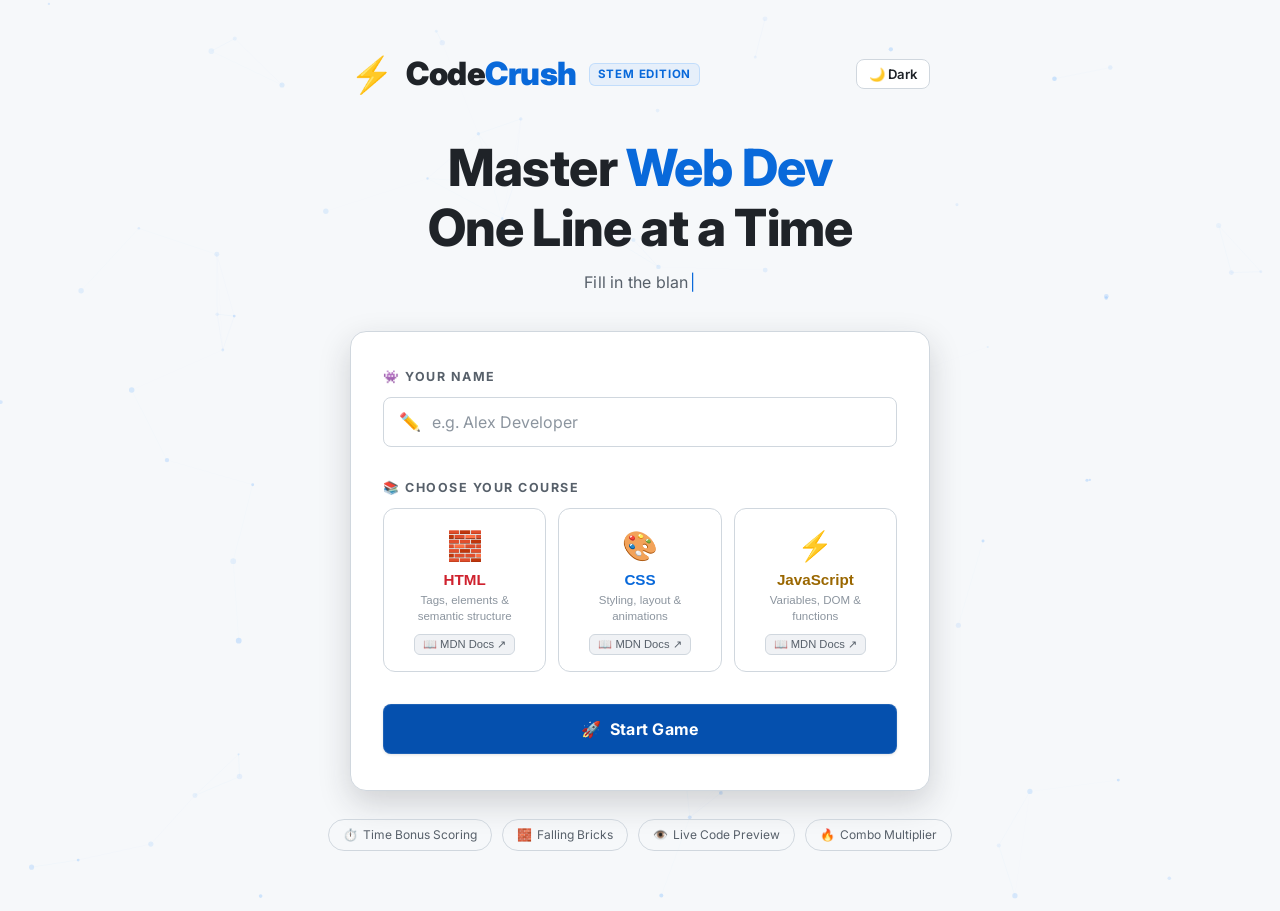
==== index.html @ f02a769d "Our project is ready for production" ====
<!DOCTYPE html>
<html lang="en">
<head>
  <meta charset="UTF-8">
  <meta name="viewport" content="width=device-width, initial-scale=1.0">
  <title>CodeCrush — Learn HTML, CSS & JavaScript</title>
  <meta name="description" content="CodeCrush: A fun fill-in-the-blank coding game for HTML, CSS, and JavaScript. Race the falling bricks and master web development!">
  <link rel="icon" href="data:image/svg+xml,<svg xmlns='http://www.w3.org/2000/svg' viewBox='0 0 100 100'><text y='.9em' font-size='90'>⚡</text></svg>">
  <link rel="stylesheet" href="style/main.css">
  <script>
    (function() {
      const saved = localStorage.getItem('cc_theme');
      const theme = saved || (window.matchMedia('(prefers-color-scheme: light)').matches ? 'light' : 'dark');
      document.documentElement.setAttribute('data-theme', theme);
    })();
  </script>
</head>
<body>

  <!-- Animated particle background -->
  <canvas id="particleCanvas" aria-hidden="true"></canvas>

  <main class="home-wrapper">

    <!-- Logo & Theme Toggle -->
    <div class="logo-bar">
      <div class="logo-brand">
        <span class="logo-icon" aria-hidden="true">⚡</span>
        <span class="logo-text">Code<span>Crush</span></span>
        <span class="logo-version">STEM EDITION</span>
      </div>
      <button id="themeToggle" class="theme-toggle" type="button" aria-label="Toggle theme">☀️ Light</button>
    </div>

    <!-- Hero -->
    <section class="hero-block" aria-labelledby="heroHeading">
      <h1 id="heroHeading">
        Master <span class="grad">Web Dev</span><br>
        One Line at a Time
      </h1>
      <p class="hero-tagline" id="heroTagline" aria-live="polite">Fill in the blanks. Crush the code.</p>
    </section>

    <!-- Main form card -->
    <div class="main-card" role="form" aria-label="Game Setup">

      <!-- ── Player Name ── -->
      <div class="input-group">
        <label class="field-label" for="playerName">
          <span aria-hidden="true">👾</span> Your Name
        </label>
        <div class="input-wrap">
          <span class="input-icon" aria-hidden="true">✏️</span>
          <input
            class="text-input"
            type="text"
            id="playerName"
            name="playerName"
            maxlength="24"
            autocomplete="off"
            placeholder="e.g. Alex Developer"
            aria-describedby="nameError"
            spellcheck="false"
          >
        </div>
        <p class="error-msg hidden" id="nameError" role="alert">
          <span aria-hidden="true">⚠️</span> Please enter your name to continue.
        </p>
      </div>

      <!-- ── Course Select ── -->
      <div class="course-group">
        <p class="field-label" id="courseLabel">
          <span aria-hidden="true">📚</span> Choose Your Course
        </p>
        <p class="error-msg hidden" id="courseError" role="alert" style="margin-bottom:10px">
          <span aria-hidden="true">⚠️</span> Please select a course to continue.
        </p>
        <div class="course-cards" role="radiogroup" aria-labelledby="courseLabel">

          <!-- HTML -->
          <button
            class="course-card html"
            data-course="html"
            role="radio"
            aria-checked="false"
            tabindex="0"
            id="courseHtml"
          >
            <span class="selected-check" aria-hidden="true">✅</span>
            <span class="course-icon" aria-hidden="true">🧱</span>
            <span class="course-name">HTML</span>
            <span class="course-desc">Tags, elements &amp; semantic structure</span>
            <a
              class="course-doc-link"
              href="https://developer.mozilla.org/en-US/docs/Web/HTML"
              target="_blank"
              rel="noopener noreferrer"
              aria-label="Open MDN HTML Documentation in new tab"
              onclick="event.stopPropagation()"
            >📖 MDN Docs ↗</a>
          </button>

          <!-- CSS -->
          <button
            class="course-card css"
            data-course="css"
            role="radio"
            aria-checked="false"
            tabindex="0"
            id="courseCss"
          >
            <span class="selected-check" aria-hidden="true">✅</span>
            <span class="course-icon" aria-hidden="true">🎨</span>
            <span class="course-name">CSS</span>
            <span class="course-desc">Styling, layout &amp; animations</span>
            <a
              class="course-doc-link"
              href="https://developer.mozilla.org/en-US/docs/Web/CSS"
              target="_blank"
              rel="noopener noreferrer"
              aria-label="Open MDN CSS Documentation in new tab"
              onclick="event.stopPropagation()"
            >📖 MDN Docs ↗</a>
          </button>

          <!-- JavaScript -->
          <button
            class="course-card js"
            data-course="javascript"
            role="radio"
            aria-checked="false"
            tabindex="0"
            id="courseJs"
          >
            <span class="selected-check" aria-hidden="true">✅</span>
            <span class="course-icon" aria-hidden="true">⚡</span>
            <span class="course-name">JavaScript</span>
            <span class="course-desc">Variables, DOM &amp; functions</span>
            <a
              class="course-doc-link"
              href="https://developer.mozilla.org/en-US/docs/Web/JavaScript"
              target="_blank"
              rel="noopener noreferrer"
              aria-label="Open MDN JavaScript Documentation in new tab"
              onclick="event.stopPropagation()"
            >📖 MDN Docs ↗</a>
          </button>

        </div>
      </div>

      <!-- ── Start ── -->
      <button class="start-btn" id="startBtn" type="button">
        <span aria-hidden="true">🚀</span>
        Start Game
      </button>

    </div>

    <!-- Feature pills -->
    <div class="feature-pills" role="list">
      <span class="pill" role="listitem"><span aria-hidden="true">⏱️</span> Time Bonus Scoring</span>
      <span class="pill" role="listitem"><span aria-hidden="true">🧱</span> Falling Bricks</span>
      <span class="pill" role="listitem"><span aria-hidden="true">👁️</span> Live Code Preview</span>
      <span class="pill" role="listitem"><span aria-hidden="true">🔥</span> Combo Multiplier</span>
    </div>

  </main>

  <script src="js/home.js"></script>
</body>
</html>
---- style/main.css ----
/* =============================================================
   CodeCrush — Global Design System & Home Screen Styles
   Fonts: Inter (UI) + Fira Code (mono) from Google Fonts
   ============================================================= */

@import url('https://fonts.googleapis.com/css2?family=Fira+Code:wght@400;600&family=Inter:wght@400;500;600;700;800;900&display=swap');

/* ── CSS Variables ─────────────────────────────────────────── */
:root {
  --bg-deep:      #0d1117;
  --bg-surface:   #161b22;
  --bg-card:      #21262d;
  --bg-card-alt:  #30363d;

  --border:       #30363d;
  --border-focus: #58a6ff;

  --primary:      #58a6ff;
  --primary-dark: #1f6feb;
  --secondary:    #8b949e;
  --success:      #3fb950;
  --danger:       #f85149;
  --warning:      #d29922;

  --text-primary:   #f0f6fc;
  --text-secondary: #8b949e;
  --text-muted:     #6e7681;

  --font-ui:   -apple-system, BlinkMacSystemFont, 'Segoe UI', 'Inter', sans-serif;
  --font-code: 'Fira Code', ui-monospace, SFMono-Regular, Menlo, monospace;

  --radius-sm:  6px;
  --radius-md:  8px;
  --radius-lg:  12px;
  --radius-xl:  16px;

  --shadow-sm:  0 1px 3px rgba(0,0,0,0.3);
  --shadow-md:  0 4px 12px rgba(0,0,0,0.35);
  --shadow-lg:  0 12px 32px rgba(0,0,0,0.45);

  --transition: 0.2s ease;
}

/* ── Light Mode Palette ─────────────────────────────────────── */
[data-theme="light"] {
  --bg-deep:        #f6f8fa;
  --bg-surface:     #ffffff;
  --bg-card:        #ffffff;
  --bg-card-alt:    #f0f2f5;

  --border:         #d0d7de;
  --border-focus:   #0969da;

  --primary:        #0969da;
  --primary-dark:   #0550ae;
  --secondary:      #57606a;
  --success:        #1a7f37;
  --danger:         #cf222e;
  --warning:        #9a6700;

  --text-primary:   #1f2328;
  --text-secondary: #57606a;
  --text-muted:     #8c959f;

  --shadow-sm:      0 1px 3px rgba(31,35,40,0.12);
  --shadow-md:      0 4px 12px rgba(31,35,40,0.12);
  --shadow-lg:      0 12px 32px rgba(31,35,40,0.18);
}

/* ── Theme Toggle Button ───────────────────────────────────── */
.theme-toggle {
  background: var(--bg-card);
  border: 1px solid var(--border);
  color: var(--text-primary);
  border-radius: var(--radius-md);
  padding: 6px 12px;
  font-family: var(--font-ui);
  font-size: 0.82rem;
  font-weight: 600;
  cursor: pointer;
  display: inline-flex;
  align-items: center;
  gap: 6px;
  transition: all var(--transition);
  user-select: none;
}

.theme-toggle:hover {
  background: var(--bg-card-alt);
  border-color: var(--primary);
  transform: translateY(-1px);
}

.theme-toggle:active {
  transform: translateY(0);
}

/* ── Global Reset ──────────────────────────────────────────── */
*, *::before, *::after { box-sizing: border-box; margin: 0; padding: 0; }

html { scroll-behavior: smooth; }

body {
  font-family: var(--font-ui);
  background: var(--bg-deep);
  color: var(--text-primary);
  line-height: 1.5;
  min-height: 100vh;
  overflow-x: hidden;
}

/* ── Utility Classes ───────────────────────────────────────── */
.hidden { display: none !important; }
.sr-only { position: absolute; width: 1px; height: 1px; overflow: hidden; clip: rect(0,0,0,0); }

/* ── Scrollbar ─────────────────────────────────────────────── */
::-webkit-scrollbar { width: 6px; }
::-webkit-scrollbar-track { background: transparent; }
::-webkit-scrollbar-thumb { background: rgba(255,255,255,0.12); border-radius: 3px; }
::-webkit-scrollbar-thumb:hover { background: rgba(255,255,255,0.2); }

/* ── Particle Canvas ───────────────────────────────────────── */
#particleCanvas {
  position: fixed;
  inset: 0;
  z-index: 0;
  pointer-events: none;
}

/* =============================================================
   HOME SCREEN
   ============================================================= */

.home-wrapper {
  position: relative;
  z-index: 1;
  min-height: 100vh;
  display: flex;
  flex-direction: column;
  align-items: center;
  justify-content: flex-start;
  padding: 48px 20px 60px;
  gap: 0;
}

/* ── Logo ──────────────────────────────────────────────────── */
.logo-bar {
  display: flex;
  align-items: center;
  justify-content: space-between;
  width: 100%;
  max-width: 580px;
  gap: 12px;
  margin-bottom: 36px;
  animation: fadeDown 0.6s ease both;
}

.logo-brand {
  display: flex;
  align-items: center;
  gap: 12px;
}

.logo-icon {
  font-size: 2.2rem;
}

.logo-text {
  font-size: 2rem;
  font-weight: 900;
  color: var(--text-primary);
  letter-spacing: -0.5px;
}

.logo-text span {
  color: var(--primary);
}

.logo-version {
  background: rgba(88, 166, 255, 0.1);
  color: var(--primary);
  border: 1px solid rgba(88, 166, 255, 0.25);
  border-radius: var(--radius-sm);
  padding: 2px 8px;
  font-size: 0.72rem;
  font-weight: 700;
  letter-spacing: 0.8px;
}

/* ── Hero text ─────────────────────────────────────────────── */
.hero-block {
  text-align: center;
  margin-bottom: 36px;
  animation: fadeDown 0.7s ease 0.1s both;
}

.hero-block h1 {
  font-size: clamp(2rem, 5vw, 3.2rem);
  font-weight: 800;
  line-height: 1.18;
  margin-bottom: 12px;
  letter-spacing: -0.8px;
  color: var(--text-primary);
}

.hero-block h1 .grad {
  color: var(--primary);
  background: none;
  -webkit-text-fill-color: initial;
}

.hero-tagline {
  font-size: 1rem;
  color: var(--text-secondary);
  min-height: 1.6em;
  letter-spacing: 0.2px;
}

.hero-tagline::after {
  content: '|';
  margin-left: 2px;
  animation: blink 1s step-end infinite;
  color: var(--primary);
}

@keyframes blink { 50% { opacity: 0; } }

/* ── Main Card ─────────────────────────────────────────────── */
.main-card {
  background: var(--bg-surface);
  border: 1px solid var(--border);
  border-radius: var(--radius-xl);
  padding: 36px 32px;
  width: 100%;
  max-width: 580px;
  box-shadow: var(--shadow-lg);
  animation: fadeUp 0.7s ease 0.2s both;
}

/* ── Section Labels ────────────────────────────────────────── */
.field-label {
  display: block;
  font-size: 0.78rem;
  font-weight: 700;
  text-transform: uppercase;
  letter-spacing: 1.5px;
  color: var(--text-secondary);
  margin-bottom: 10px;
}

/* ── Name Input ────────────────────────────────────────────── */
.input-group {
  margin-bottom: 32px;
}

.input-wrap {
  position: relative;
}

.input-wrap .input-icon {
  position: absolute;
  left: 16px;
  top: 50%;
  transform: translateY(-50%);
  font-size: 1.1rem;
  pointer-events: none;
}

.text-input {
  width: 100%;
  background: var(--bg-card);
  border: 1.5px solid var(--border);
  border-radius: var(--radius-md);
  padding: 14px 16px 14px 48px;
  font-family: var(--font-ui);
  font-size: 1rem;
  color: var(--text-primary);
  transition: border-color var(--transition), box-shadow var(--transition);
  outline: none;
}

.text-input::placeholder { color: var(--text-muted); }

.text-input:focus {
  border-color: var(--primary);
  box-shadow: 0 0 0 3px rgba(79, 156, 249, 0.15);
}

.text-input.invalid {
  border-color: var(--danger);
  box-shadow: 0 0 0 3px rgba(231, 76, 60, 0.15);
}

/* ── Error text ────────────────────────────────────────────── */
.error-msg {
  font-size: 0.78rem;
  color: var(--danger);
  margin-top: 8px;
  display: flex;
  align-items: center;
  gap: 5px;
}

/* ── Course Selection ──────────────────────────────────────── */
.course-group {
  margin-bottom: 32px;
}

.course-cards {
  display: grid;
  grid-template-columns: repeat(3, 1fr);
  gap: 12px;
}

.course-card {
  background: var(--bg-card);
  border: 1.5px solid var(--border);
  border-radius: var(--radius-lg);
  padding: 20px 12px 16px;
  text-align: center;
  cursor: pointer;
  transition: all 0.25s ease;
  animation: fadeUp 0.5s ease both;
  position: relative;
  overflow: hidden;
}

.course-card::before {
  content: '';
  position: absolute;
  inset: 0;
  opacity: 0;
  transition: opacity 0.25s;
  border-radius: inherit;
}

.course-card.html::before  { background: rgba(231,76,60,0.06); }
.course-card.css::before   { background: rgba(88,166,255,0.06); }
.course-card.js::before    { background: rgba(210,153,34,0.06); }

.course-card:hover {
  border-color: rgba(255,255,255,0.25);
  transform: translateY(-2px);
  box-shadow: var(--shadow-md);
}

.course-card:hover::before { opacity: 1; }

.course-card.selected {
  transform: translateY(-2px);
  box-shadow: var(--shadow-md);
}

.course-card.html.selected  { border-color: var(--danger); box-shadow: 0 0 0 1.5px var(--danger); }
.course-card.css.selected   { border-color: var(--primary); box-shadow: 0 0 0 1.5px var(--primary); }
.course-card.js.selected    { border-color: var(--warning); box-shadow: 0 0 0 1.5px var(--warning); }

.course-icon {
  font-size: 1.8rem;
  display: block;
  margin-bottom: 8px;
  transition: transform 0.2s;
}

.course-card:hover .course-icon { transform: scale(1.08); }

.course-name {
  font-size: 0.95rem;
  font-weight: 700;
  display: block;
  margin-bottom: 4px;
}

.course-card.html  .course-name { color: var(--danger); }
.course-card.css   .course-name { color: var(--primary); }
.course-card.js    .course-name { color: var(--warning); }

.course-desc {
  font-size: 0.72rem;
  color: var(--text-muted);
  display: block;
  margin-bottom: 10px;
  line-height: 1.4;
}

.course-doc-link {
  display: inline-flex;
  align-items: center;
  gap: 4px;
  font-size: 0.7rem;
  color: var(--text-secondary);
  text-decoration: none;
  padding: 3px 8px;
  border-radius: var(--radius-sm);
  background: var(--bg-card-alt);
  border: 1px solid var(--border);
  transition: color var(--transition), border-color var(--transition);
}

.course-doc-link:hover {
  color: var(--primary);
  border-color: var(--primary);
}

.selected-check {
  position: absolute;
  top: 8px;
  right: 10px;
  font-size: 0.9rem;
  opacity: 0;
  transition: opacity 0.2s;
}

.course-card.selected .selected-check { opacity: 1; }

/* ── Start Button ──────────────────────────────────────────── */
.start-btn {
  width: 100%;
  padding: 14px;
  background: var(--primary-dark);
  color: #fff;
  border: 1px solid rgba(255, 255, 255, 0.1);
  border-radius: var(--radius-md);
  font-family: var(--font-ui);
  font-size: 1rem;
  font-weight: 700;
  cursor: pointer;
  letter-spacing: 0.3px;
  transition: all 0.2s ease;
  box-shadow: var(--shadow-sm);
  display: flex;
  align-items: center;
  justify-content: center;
  gap: 8px;
}

.start-btn:hover {
  background: var(--primary);
  transform: translateY(-1px);
  box-shadow: var(--shadow-md);
}

.start-btn:active {
  transform: translateY(0);
}

.start-btn:disabled {
  opacity: 0.7;
  cursor: not-allowed;
  transform: none;
}

/* ── Feature pills ─────────────────────────────────────────── */
.feature-pills {
  display: flex;
  justify-content: center;
  gap: 10px;
  margin-top: 28px;
  flex-wrap: wrap;
  animation: fadeUp 0.8s ease 0.4s both;
}

.pill {
  background: rgba(255,255,255,0.05);
  border: 1px solid var(--border);
  border-radius: 20px;
  padding: 6px 14px;
  font-size: 0.75rem;
  color: var(--text-secondary);
  display: flex;
  align-items: center;
  gap: 5px;
}

/* ── Animations ────────────────────────────────────────────── */
@keyframes fadeDown {
  from { opacity: 0; transform: translateY(-20px); }
  to   { opacity: 1; transform: translateY(0); }
}

@keyframes fadeUp {
  from { opacity: 0; transform: translateY(20px); }
  to   { opacity: 1; transform: translateY(0); }
}

@keyframes fadeIn {
  from { opacity: 0; }
  to   { opacity: 1; }
}
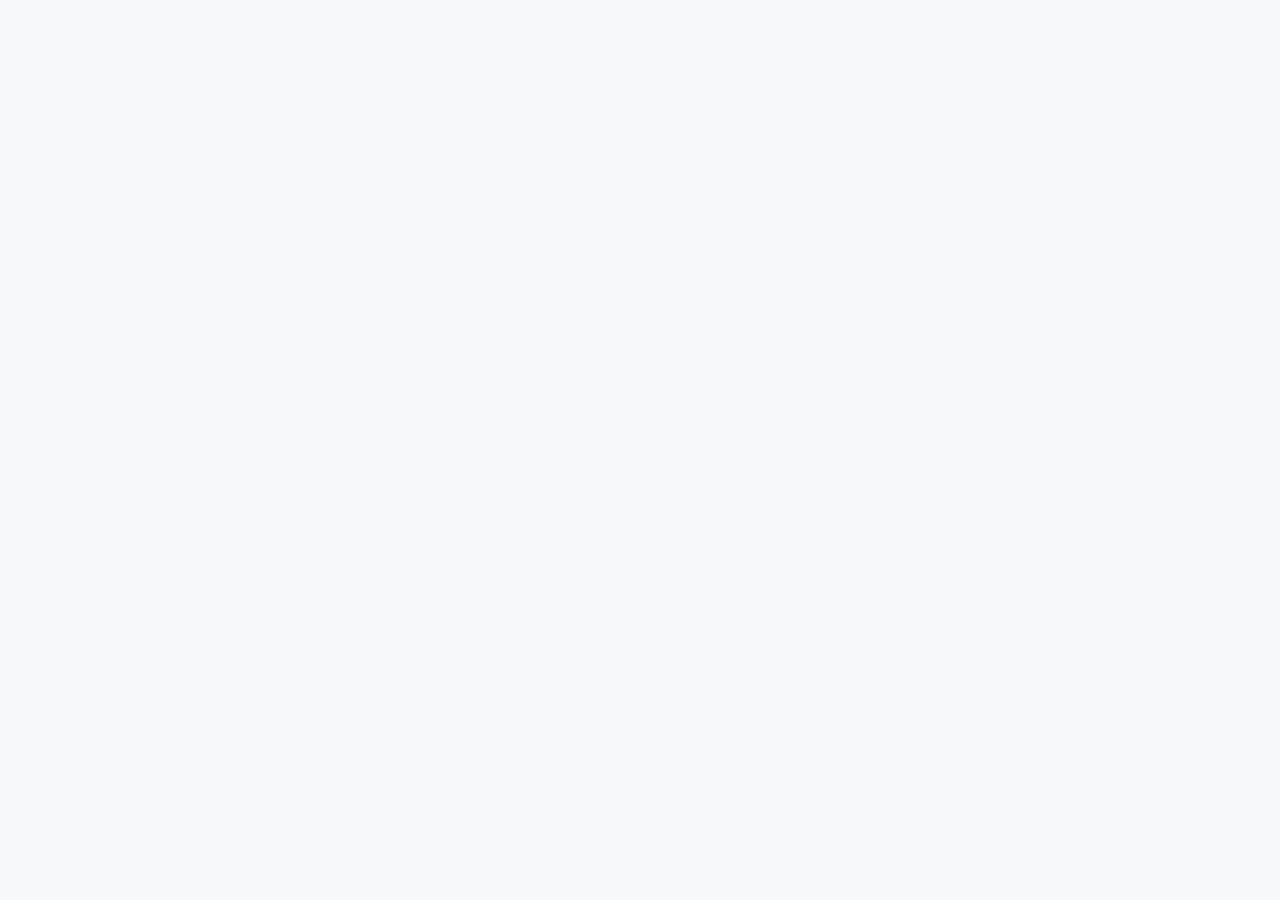
==== commit 793e7231: "I want to destroy this website" ====
--- a/index.html
+++ b/index.html
@@ -1,173 +1,22 @@
 <!DOCTYPE html>
 <html lang="en">
+
 <head>
   <meta charset="UTF-8">
   <meta name="viewport" content="width=device-width, initial-scale=1.0">
   <title>CodeCrush — Learn HTML, CSS & JavaScript</title>
-  <meta name="description" content="CodeCrush: A fun fill-in-the-blank coding game for HTML, CSS, and JavaScript. Race the falling bricks and master web development!">
-  <link rel="icon" href="data:image/svg+xml,<svg xmlns='http://www.w3.org/2000/svg' viewBox='0 0 100 100'><text y='.9em' font-size='90'>⚡</text></svg>">
+  <meta name="description"
+    content="CodeCrush: A fun fill-in-the-blank coding game for HTML, CSS, and JavaScript. Race the falling bricks and master web development!">
+  <link rel="icon"
+    href="data:image/svg+xml,<svg xmlns='http://www.w3.org/2000/svg' viewBox='0 0 100 100'><text y='.9em' font-size='90'>⚡</text></svg>">
   <link rel="stylesheet" href="style/main.css">
   <script>
-    (function() {
+    (function () {
       const saved = localStorage.getItem('cc_theme');
       const theme = saved || (window.matchMedia('(prefers-color-scheme: light)').matches ? 'light' : 'dark');
       document.documentElement.setAttribute('data-theme', theme);
     })();
   </script>
 </head>
-<body>
 
-  <!-- Animated particle background -->
-  <canvas id="particleCanvas" aria-hidden="true"></canvas>
-
-  <main class="home-wrapper">
-
-    <!-- Logo & Theme Toggle -->
-    <div class="logo-bar">
-      <div class="logo-brand">
-        <span class="logo-icon" aria-hidden="true">⚡</span>
-        <span class="logo-text">Code<span>Crush</span></span>
-        <span class="logo-version">STEM EDITION</span>
-      </div>
-      <button id="themeToggle" class="theme-toggle" type="button" aria-label="Toggle theme">☀️ Light</button>
-    </div>
-
-    <!-- Hero -->
-    <section class="hero-block" aria-labelledby="heroHeading">
-      <h1 id="heroHeading">
-        Master <span class="grad">Web Dev</span><br>
-        One Line at a Time
-      </h1>
-      <p class="hero-tagline" id="heroTagline" aria-live="polite">Fill in the blanks. Crush the code.</p>
-    </section>
-
-    <!-- Main form card -->
-    <div class="main-card" role="form" aria-label="Game Setup">
-
-      <!-- ── Player Name ── -->
-      <div class="input-group">
-        <label class="field-label" for="playerName">
-          <span aria-hidden="true">👾</span> Your Name
-        </label>
-        <div class="input-wrap">
-          <span class="input-icon" aria-hidden="true">✏️</span>
-          <input
-            class="text-input"
-            type="text"
-            id="playerName"
-            name="playerName"
-            maxlength="24"
-            autocomplete="off"
-            placeholder="e.g. Alex Developer"
-            aria-describedby="nameError"
-            spellcheck="false"
-          >
-        </div>
-        <p class="error-msg hidden" id="nameError" role="alert">
-          <span aria-hidden="true">⚠️</span> Please enter your name to continue.
-        </p>
-      </div>
-
-      <!-- ── Course Select ── -->
-      <div class="course-group">
-        <p class="field-label" id="courseLabel">
-          <span aria-hidden="true">📚</span> Choose Your Course
-        </p>
-        <p class="error-msg hidden" id="courseError" role="alert" style="margin-bottom:10px">
-          <span aria-hidden="true">⚠️</span> Please select a course to continue.
-        </p>
-        <div class="course-cards" role="radiogroup" aria-labelledby="courseLabel">
-
-          <!-- HTML -->
-          <button
-            class="course-card html"
-            data-course="html"
-            role="radio"
-            aria-checked="false"
-            tabindex="0"
-            id="courseHtml"
-          >
-            <span class="selected-check" aria-hidden="true">✅</span>
-            <span class="course-icon" aria-hidden="true">🧱</span>
-            <span class="course-name">HTML</span>
-            <span class="course-desc">Tags, elements &amp; semantic structure</span>
-            <a
-              class="course-doc-link"
-              href="https://developer.mozilla.org/en-US/docs/Web/HTML"
-              target="_blank"
-              rel="noopener noreferrer"
-              aria-label="Open MDN HTML Documentation in new tab"
-              onclick="event.stopPropagation()"
-            >📖 MDN Docs ↗</a>
-          </button>
-
-          <!-- CSS -->
-          <button
-            class="course-card css"
-            data-course="css"
-            role="radio"
-            aria-checked="false"
-            tabindex="0"
-            id="courseCss"
-          >
-            <span class="selected-check" aria-hidden="true">✅</span>
-            <span class="course-icon" aria-hidden="true">🎨</span>
-            <span class="course-name">CSS</span>
-            <span class="course-desc">Styling, layout &amp; animations</span>
-            <a
-              class="course-doc-link"
-              href="https://developer.mozilla.org/en-US/docs/Web/CSS"
-              target="_blank"
-              rel="noopener noreferrer"
-              aria-label="Open MDN CSS Documentation in new tab"
-              onclick="event.stopPropagation()"
-            >📖 MDN Docs ↗</a>
-          </button>
-
-          <!-- JavaScript -->
-          <button
-            class="course-card js"
-            data-course="javascript"
-            role="radio"
-            aria-checked="false"
-            tabindex="0"
-            id="courseJs"
-          >
-            <span class="selected-check" aria-hidden="true">✅</span>
-            <span class="course-icon" aria-hidden="true">⚡</span>
-            <span class="course-name">JavaScript</span>
-            <span class="course-desc">Variables, DOM &amp; functions</span>
-            <a
-              class="course-doc-link"
-              href="https://developer.mozilla.org/en-US/docs/Web/JavaScript"
-              target="_blank"
-              rel="noopener noreferrer"
-              aria-label="Open MDN JavaScript Documentation in new tab"
-              onclick="event.stopPropagation()"
-            >📖 MDN Docs ↗</a>
-          </button>
-
-        </div>
-      </div>
-
-      <!-- ── Start ── -->
-      <button class="start-btn" id="startBtn" type="button">
-        <span aria-hidden="true">🚀</span>
-        Start Game
-      </button>
-
-    </div>
-
-    <!-- Feature pills -->
-    <div class="feature-pills" role="list">
-      <span class="pill" role="listitem"><span aria-hidden="true">⏱️</span> Time Bonus Scoring</span>
-      <span class="pill" role="listitem"><span aria-hidden="true">🧱</span> Falling Bricks</span>
-      <span class="pill" role="listitem"><span aria-hidden="true">👁️</span> Live Code Preview</span>
-      <span class="pill" role="listitem"><span aria-hidden="true">🔥</span> Combo Multiplier</span>
-    </div>
-
-  </main>
-
-  <script src="js/home.js"></script>
-</body>
-</html>
+<body>
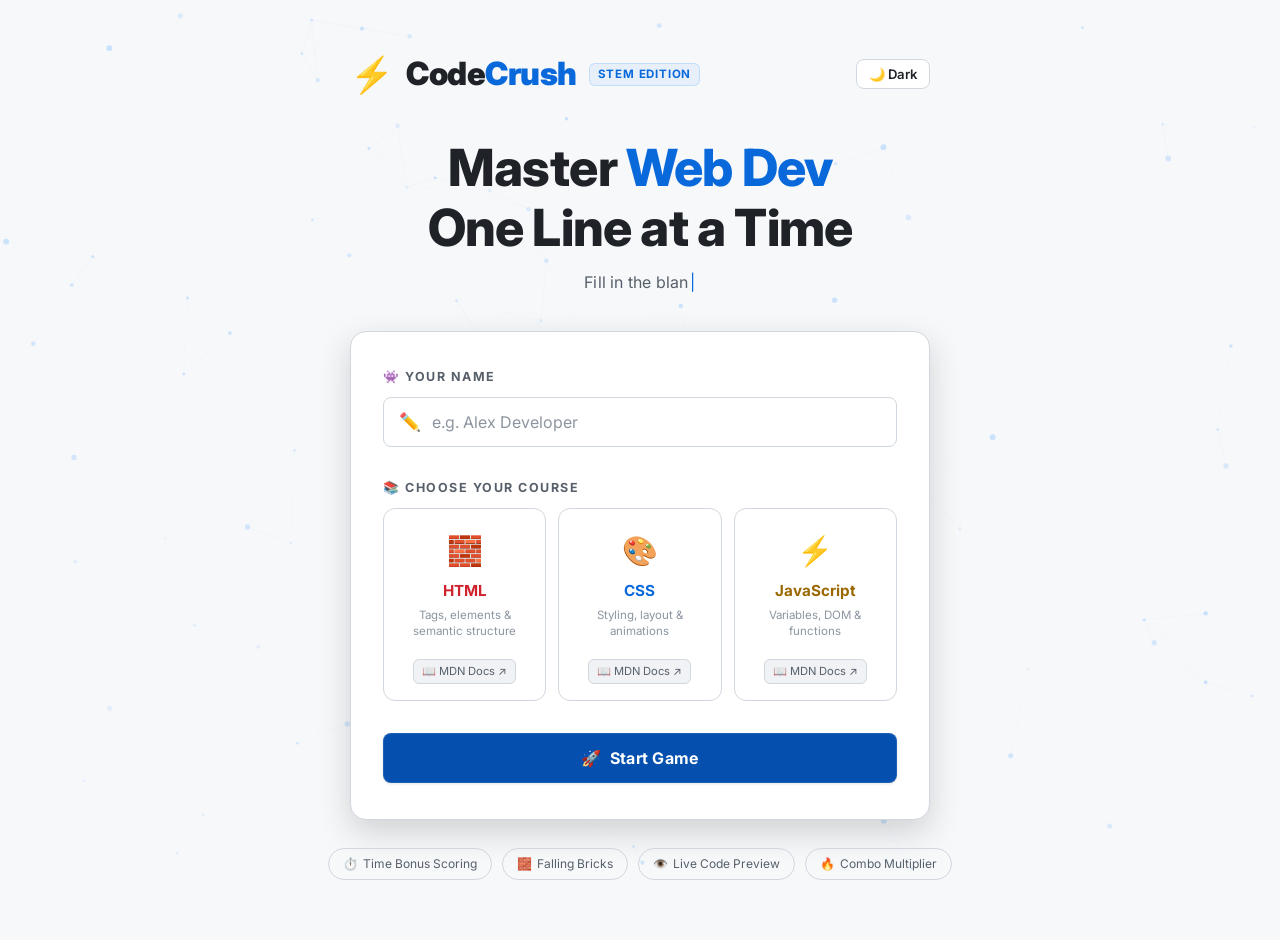
==== commit ffeceefa: "i fixed the code" ====
--- a/index.html
+++ b/index.html
@@ -1,22 +1,173 @@
 <!DOCTYPE html>
 <html lang="en">
-
 <head>
   <meta charset="UTF-8">
   <meta name="viewport" content="width=device-width, initial-scale=1.0">
   <title>CodeCrush — Learn HTML, CSS & JavaScript</title>
-  <meta name="description"
-    content="CodeCrush: A fun fill-in-the-blank coding game for HTML, CSS, and JavaScript. Race the falling bricks and master web development!">
-  <link rel="icon"
-    href="data:image/svg+xml,<svg xmlns='http://www.w3.org/2000/svg' viewBox='0 0 100 100'><text y='.9em' font-size='90'>⚡</text></svg>">
+  <meta name="description" content="CodeCrush: A fun fill-in-the-blank coding game for HTML, CSS, and JavaScript. Race the falling bricks and master web development!">
+  <link rel="icon" href="data:image/svg+xml,<svg xmlns='http://www.w3.org/2000/svg' viewBox='0 0 100 100'><text y='.9em' font-size='90'>⚡</text></svg>">
   <link rel="stylesheet" href="style/main.css">
   <script>
-    (function () {
+    (function() {
       const saved = localStorage.getItem('cc_theme');
       const theme = saved || (window.matchMedia('(prefers-color-scheme: light)').matches ? 'light' : 'dark');
       document.documentElement.setAttribute('data-theme', theme);
     })();
   </script>
 </head>
+<body>
 
-<body>+  <!-- Animated particle background -->
+  <canvas id="particleCanvas" aria-hidden="true"></canvas>
+
+  <main class="home-wrapper">
+
+    <!-- Logo & Theme Toggle -->
+    <div class="logo-bar">
+      <div class="logo-brand">
+        <span class="logo-icon" aria-hidden="true">⚡</span>
+        <span class="logo-text">Code<span>Crush</span></span>
+        <span class="logo-version">STEM EDITION</span>
+      </div>
+      <button id="themeToggle" class="theme-toggle" type="button" aria-label="Toggle theme">☀️ Light</button>
+    </div>
+
+    <!-- Hero -->
+    <section class="hero-block" aria-labelledby="heroHeading">
+      <h1 id="heroHeading">
+        Master <span class="grad">Web Dev</span><br>
+        One Line at a Time
+      </h1>
+      <p class="hero-tagline" id="heroTagline" aria-live="polite">Fill in the blanks. Crush the code.</p>
+    </section>
+
+    <!-- Main form card -->
+    <div class="main-card" role="form" aria-label="Game Setup">
+
+      <!-- ── Player Name ── -->
+      <div class="input-group">
+        <label class="field-label" for="playerName">
+          <span aria-hidden="true">👾</span> Your Name
+        </label>
+        <div class="input-wrap">
+          <span class="input-icon" aria-hidden="true">✏️</span>
+          <input
+            class="text-input"
+            type="text"
+            id="playerName"
+            name="playerName"
+            maxlength="24"
+            autocomplete="off"
+            placeholder="e.g. Alex Developer"
+            aria-describedby="nameError"
+            spellcheck="false"
+          >
+        </div>
+        <p class="error-msg hidden" id="nameError" role="alert">
+          <span aria-hidden="true">⚠️</span> Please enter your name to continue.
+        </p>
+      </div>
+
+      <!-- ── Course Select ── -->
+      <div class="course-group">
+        <p class="field-label" id="courseLabel">
+          <span aria-hidden="true">📚</span> Choose Your Course
+        </p>
+        <p class="error-msg hidden" id="courseError" role="alert" style="margin-bottom:10px">
+          <span aria-hidden="true">⚠️</span> Please select a course to continue.
+        </p>
+        <div class="course-cards" role="group" aria-labelledby="courseLabel">
+
+          <!-- HTML -->
+          <div class="course-card html">
+            <button
+              class="course-select"
+              type="button"
+              data-course="html"
+              aria-pressed="false"
+              id="courseHtml"
+            >
+              <span class="selected-check" aria-hidden="true">✅</span>
+              <span class="course-icon" aria-hidden="true">🧱</span>
+              <span class="course-name">HTML</span>
+              <span class="course-desc">Tags, elements &amp; semantic structure</span>
+            </button>
+            <a
+              class="course-doc-link"
+              href="https://developer.mozilla.org/en-US/docs/Web/HTML"
+              target="_blank"
+              rel="noopener noreferrer"
+              aria-label="Open MDN HTML Documentation in new tab"
+            >📖 MDN Docs ↗</a>
+          </div>
+
+          <!-- CSS -->
+          <div class="course-card css">
+            <button
+              class="course-select"
+              type="button"
+              data-course="css"
+              aria-pressed="false"
+              id="courseCss"
+            >
+              <span class="selected-check" aria-hidden="true">✅</span>
+              <span class="course-icon" aria-hidden="true">🎨</span>
+              <span class="course-name">CSS</span>
+              <span class="course-desc">Styling, layout &amp; animations</span>
+            </button>
+            <a
+              class="course-doc-link"
+              href="https://developer.mozilla.org/en-US/docs/Web/CSS"
+              target="_blank"
+              rel="noopener noreferrer"
+              aria-label="Open MDN CSS Documentation in new tab"
+            >📖 MDN Docs ↗</a>
+          </div>
+
+          <!-- JavaScript -->
+          <div class="course-card js">
+            <button
+              class="course-select"
+              type="button"
+              data-course="javascript"
+              aria-pressed="false"
+              id="courseJs"
+            >
+              <span class="selected-check" aria-hidden="true">✅</span>
+              <span class="course-icon" aria-hidden="true">⚡</span>
+              <span class="course-name">JavaScript</span>
+              <span class="course-desc">Variables, DOM &amp; functions</span>
+            </button>
+            <a
+              class="course-doc-link"
+              href="https://developer.mozilla.org/en-US/docs/Web/JavaScript"
+              target="_blank"
+              rel="noopener noreferrer"
+              aria-label="Open MDN JavaScript Documentation in new tab"
+            >📖 MDN Docs ↗</a>
+          </div>
+
+        </div>
+      </div>
+
+      <!-- ── Start ── -->
+      <button class="start-btn" id="startBtn" type="button">
+        <span aria-hidden="true">🚀</span>
+        Start Game
+      </button>
+
+    </div>
+
+    <!-- Feature pills -->
+    <div class="feature-pills" role="list">
+      <span class="pill" role="listitem"><span aria-hidden="true">⏱️</span> Time Bonus Scoring</span>
+      <span class="pill" role="listitem"><span aria-hidden="true">🧱</span> Falling Bricks</span>
+      <span class="pill" role="listitem"><span aria-hidden="true">👁️</span> Live Code Preview</span>
+      <span class="pill" role="listitem"><span aria-hidden="true">🔥</span> Combo Multiplier</span>
+    </div>
+
+  </main>
+
+  <script src="js/home.js"></script>
+</body>
+</html>
--- a/style/main.css
+++ b/style/main.css
@@ -322,7 +322,27 @@
   transition: all 0.25s ease;
   animation: fadeUp 0.5s ease both;
   position: relative;
-  overflow: hidden;
+  display: flex;
+  flex-direction: column;
+  align-items: center;
+}
+
+.course-select {
+  position: relative;
+  width: 100%;
+  padding: 0;
+  border: 0;
+  background: none;
+  color: inherit;
+  font: inherit;
+  text-align: center;
+  cursor: pointer;
+}
+
+.course-select:focus-visible,
+.course-doc-link:focus-visible {
+  outline: 2px solid var(--primary);
+  outline-offset: 3px;
 }
 
 .course-card::before {
@@ -332,6 +352,7 @@
   opacity: 0;
   transition: opacity 0.25s;
   border-radius: inherit;
+  pointer-events: none;
 }
 
 .course-card.html::before  { background: rgba(231,76,60,0.06); }
@@ -387,6 +408,7 @@
   display: inline-flex;
   align-items: center;
   gap: 4px;
+  margin-top: 10px;
   font-size: 0.7rem;
   color: var(--text-secondary);
   text-decoration: none;
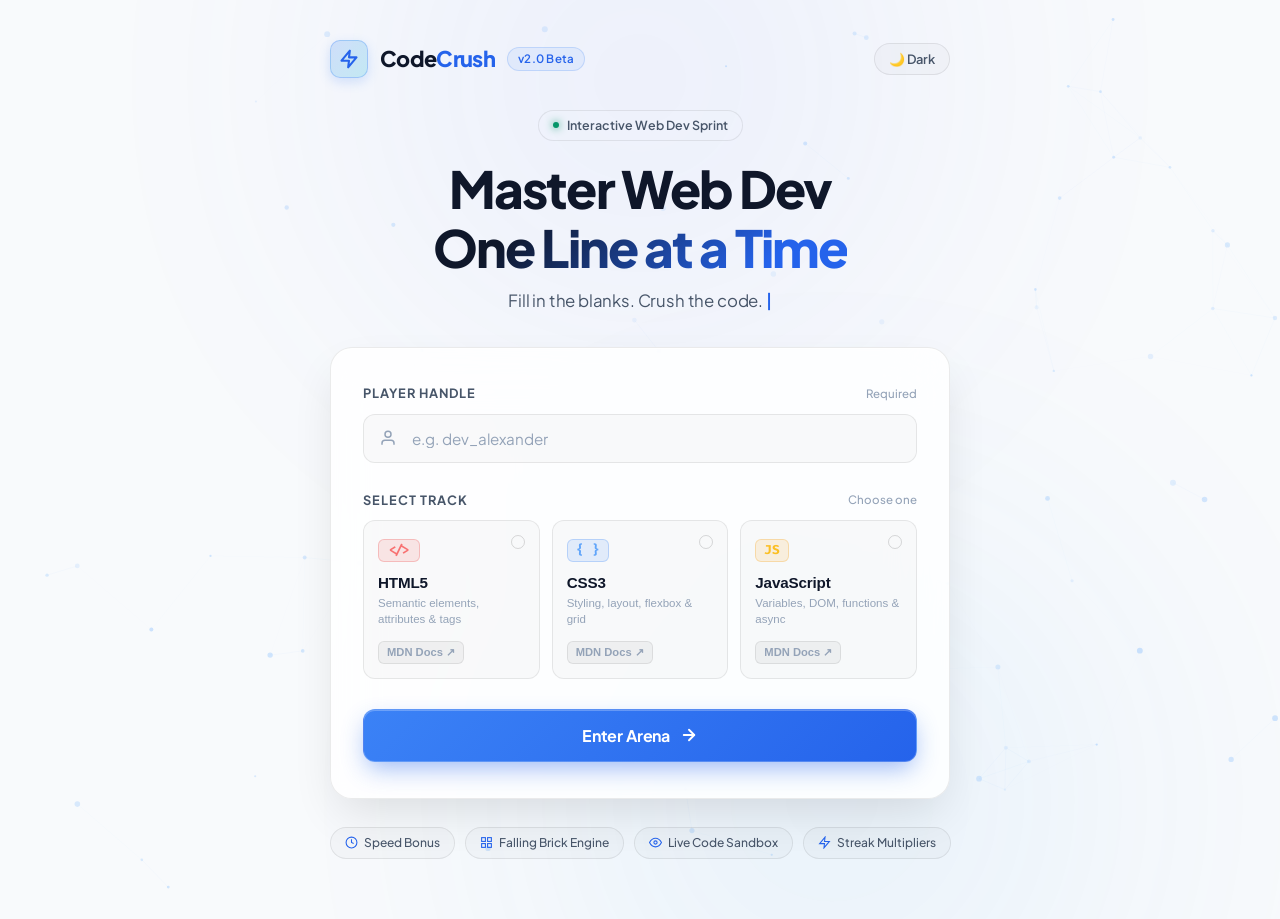
==== commit 8beae088: "-Improved the UI-" ====
--- a/index.html
+++ b/index.html
@@ -3,9 +3,12 @@
 <head>
   <meta charset="UTF-8">
   <meta name="viewport" content="width=device-width, initial-scale=1.0">
-  <title>CodeCrush — Learn HTML, CSS & JavaScript</title>
-  <meta name="description" content="CodeCrush: A fun fill-in-the-blank coding game for HTML, CSS, and JavaScript. Race the falling bricks and master web development!">
+  <title>CodeCrush — Interactive Web Development Arena</title>
+  <meta name="description" content="CodeCrush: A premium web development challenge for HTML, CSS, and JavaScript. Race falling bricks and master code.">
   <link rel="icon" href="data:image/svg+xml,<svg xmlns='http://www.w3.org/2000/svg' viewBox='0 0 100 100'><text y='.9em' font-size='90'>⚡</text></svg>">
+  <link rel="preconnect" href="https://fonts.googleapis.com">
+  <link rel="preconnect" href="https://fonts.gstatic.com" crossorigin>
+  <link href="https://fonts.googleapis.com/css2?family=Fira+Code:wght@400;600&family=Plus+Jakarta+Sans:wght@400;500;600;700;800&family=Inter:wght@400;500;600;700&display=swap" rel="stylesheet">
   <link rel="stylesheet" href="style/main.css">
   <script>
     (function() {
@@ -17,40 +20,69 @@
 </head>
 <body>
 
-  <!-- Animated particle background -->
+  <!-- Ambient background glow elements -->
+  <div class="ambient-glow glow-top" aria-hidden="true"></div>
+  <div class="ambient-glow glow-bottom" aria-hidden="true"></div>
+
+  <!-- Particle canvas -->
   <canvas id="particleCanvas" aria-hidden="true"></canvas>
 
   <main class="home-wrapper">
 
-    <!-- Logo & Theme Toggle -->
-    <div class="logo-bar">
+    <!-- Top Navigation / Brand Bar -->
+    <header class="logo-bar">
       <div class="logo-brand">
-        <span class="logo-icon" aria-hidden="true">⚡</span>
-        <span class="logo-text">Code<span>Crush</span></span>
-        <span class="logo-version">STEM EDITION</span>
-      </div>
-      <button id="themeToggle" class="theme-toggle" type="button" aria-label="Toggle theme">☀️ Light</button>
-    </div>
-
-    <!-- Hero -->
+        <div class="brand-icon-box">
+          <svg width="20" height="20" viewBox="0 0 24 24" fill="none" stroke="currentColor" stroke-width="2.5" stroke-linecap="round" stroke-linejoin="round">
+            <polygon points="13 2 3 14 12 14 11 22 21 10 12 10 13 2"></polygon>
+          </svg>
+        </div>
+        <span class="logo-text">Code<span class="text-accent">Crush</span></span>
+        <span class="status-badge">v2.0 Beta</span>
+      </div>
+      <button id="themeToggle" class="theme-toggle" type="button" aria-label="Toggle theme">
+        <svg class="theme-icon" width="15" height="15" viewBox="0 0 24 24" fill="none" stroke="currentColor" stroke-width="2">
+          <circle cx="12" cy="12" r="5"></circle>
+          <line x1="12" y1="1" x2="12" y2="3"></line>
+          <line x1="12" y1="21" x2="12" y2="23"></line>
+          <line x1="4.22" y1="4.22" x2="5.64" y2="5.64"></line>
+          <line x1="18.36" y1="18.36" x2="19.78" y2="19.78"></line>
+          <line x1="1" y1="12" x2="3" y2="12"></line>
+          <line x1="21" y1="12" x2="23" y2="12"></line>
+          <line x1="4.22" y1="19.78" x2="5.64" y2="18.36"></line>
+          <line x1="18.36" y1="5.64" x2="19.78" y2="4.22"></line>
+        </svg>
+        <span>Theme</span>
+      </button>
+    </header>
+
+    <!-- Hero Section -->
     <section class="hero-block" aria-labelledby="heroHeading">
+      <div class="hero-pill">
+        <span class="pulse-dot"></span>
+        <span>Interactive Web Dev Sprint</span>
+      </div>
       <h1 id="heroHeading">
-        Master <span class="grad">Web Dev</span><br>
-        One Line at a Time
+        Master Web Dev<br>
+        <span class="gradient-text">One Line at a Time</span>
       </h1>
-      <p class="hero-tagline" id="heroTagline" aria-live="polite">Fill in the blanks. Crush the code.</p>
+      <p class="hero-tagline" id="heroTagline">Fill in the blanks. Beat the clock. Crush the code.</p>
     </section>
 
-    <!-- Main form card -->
-    <div class="main-card" role="form" aria-label="Game Setup">
-
-      <!-- ── Player Name ── -->
+    <!-- Glassmorphic Main Card -->
+    <div class="main-card glass-panel" role="form" aria-label="Game Setup">
+
+      <!-- Player Name Input -->
       <div class="input-group">
-        <label class="field-label" for="playerName">
-          <span aria-hidden="true">👾</span> Your Name
-        </label>
+        <div class="label-row">
+          <label class="field-label" for="playerName">Player Handle</label>
+          <span class="label-hint">Required</span>
+        </div>
         <div class="input-wrap">
-          <span class="input-icon" aria-hidden="true">✏️</span>
+          <svg class="input-icon" width="18" height="18" viewBox="0 0 24 24" fill="none" stroke="currentColor" stroke-width="2">
+            <path d="M20 21v-2a4 4 0 0 0-4-4H8a4 4 0 0 0-4 4v2"></path>
+            <circle cx="12" cy="7" r="4"></circle>
+          </svg>
           <input
             class="text-input"
             type="text"
@@ -58,112 +90,136 @@
             name="playerName"
             maxlength="24"
             autocomplete="off"
-            placeholder="e.g. Alex Developer"
+            placeholder="e.g. dev_alexander"
             aria-describedby="nameError"
             spellcheck="false"
           >
         </div>
         <p class="error-msg hidden" id="nameError" role="alert">
-          <span aria-hidden="true">⚠️</span> Please enter your name to continue.
+          <svg width="14" height="14" viewBox="0 0 24 24" fill="none" stroke="currentColor" stroke-width="2"><circle cx="12" cy="12" r="10"></circle><line x1="12" y1="8" x2="12" y2="12"></line><line x1="12" y1="16" x2="12.01" y2="16"></line></svg>
+          Please enter your name to continue.
         </p>
       </div>
 
-      <!-- ── Course Select ── -->
+      <!-- Course Selection -->
       <div class="course-group">
-        <p class="field-label" id="courseLabel">
-          <span aria-hidden="true">📚</span> Choose Your Course
+        <div class="label-row">
+          <p class="field-label" id="courseLabel">Select Track</p>
+          <span class="label-hint">Choose one</span>
+        </div>
+        <p class="error-msg hidden" id="courseError" role="alert" style="margin-bottom:12px">
+          <svg width="14" height="14" viewBox="0 0 24 24" fill="none" stroke="currentColor" stroke-width="2"><circle cx="12" cy="12" r="10"></circle><line x1="12" y1="8" x2="12" y2="12"></line><line x1="12" y1="16" x2="12.01" y2="16"></line></svg>
+          Please select a course to start.
         </p>
-        <p class="error-msg hidden" id="courseError" role="alert" style="margin-bottom:10px">
-          <span aria-hidden="true">⚠️</span> Please select a course to continue.
-        </p>
-        <div class="course-cards" role="group" aria-labelledby="courseLabel">
+        <div class="course-cards" role="radiogroup" aria-labelledby="courseLabel">
 
           <!-- HTML -->
-          <div class="course-card html">
-            <button
-              class="course-select"
-              type="button"
-              data-course="html"
-              aria-pressed="false"
-              id="courseHtml"
-            >
-              <span class="selected-check" aria-hidden="true">✅</span>
-              <span class="course-icon" aria-hidden="true">🧱</span>
-              <span class="course-name">HTML</span>
-              <span class="course-desc">Tags, elements &amp; semantic structure</span>
-            </button>
+          <button
+            class="course-card html"
+            data-course="html"
+            role="radio"
+            aria-checked="false"
+            tabindex="0"
+            id="courseHtml"
+          >
+            <div class="card-radio-indicator" aria-hidden="true"></div>
+            <div class="card-badge badge-html">&lt;/&gt;</div>
+            <div class="card-body">
+              <span class="course-name">HTML5</span>
+              <span class="course-desc">Semantic elements, attributes &amp; tags</span>
+            </div>
             <a
               class="course-doc-link"
               href="https://developer.mozilla.org/en-US/docs/Web/HTML"
               target="_blank"
               rel="noopener noreferrer"
-              aria-label="Open MDN HTML Documentation in new tab"
-            >📖 MDN Docs ↗</a>
-          </div>
+              aria-label="Open MDN HTML Documentation"
+              onclick="event.stopPropagation()"
+            >MDN Docs ↗</a>
+          </button>
 
           <!-- CSS -->
-          <div class="course-card css">
-            <button
-              class="course-select"
-              type="button"
-              data-course="css"
-              aria-pressed="false"
-              id="courseCss"
-            >
-              <span class="selected-check" aria-hidden="true">✅</span>
-              <span class="course-icon" aria-hidden="true">🎨</span>
-              <span class="course-name">CSS</span>
-              <span class="course-desc">Styling, layout &amp; animations</span>
-            </button>
+          <button
+            class="course-card css"
+            data-course="css"
+            role="radio"
+            aria-checked="false"
+            tabindex="0"
+            id="courseCss"
+          >
+            <div class="card-radio-indicator" aria-hidden="true"></div>
+            <div class="card-badge badge-css">{ }</div>
+            <div class="card-body">
+              <span class="course-name">CSS3</span>
+              <span class="course-desc">Styling, layout, flexbox &amp; grid</span>
+            </div>
             <a
               class="course-doc-link"
               href="https://developer.mozilla.org/en-US/docs/Web/CSS"
               target="_blank"
               rel="noopener noreferrer"
-              aria-label="Open MDN CSS Documentation in new tab"
-            >📖 MDN Docs ↗</a>
-          </div>
+              aria-label="Open MDN CSS Documentation"
+              onclick="event.stopPropagation()"
+            >MDN Docs ↗</a>
+          </button>
 
           <!-- JavaScript -->
-          <div class="course-card js">
-            <button
-              class="course-select"
-              type="button"
-              data-course="javascript"
-              aria-pressed="false"
-              id="courseJs"
-            >
-              <span class="selected-check" aria-hidden="true">✅</span>
-              <span class="course-icon" aria-hidden="true">⚡</span>
+          <button
+            class="course-card js"
+            data-course="javascript"
+            role="radio"
+            aria-checked="false"
+            tabindex="0"
+            id="courseJs"
+          >
+            <div class="card-radio-indicator" aria-hidden="true"></div>
+            <div class="card-badge badge-js">JS</div>
+            <div class="card-body">
               <span class="course-name">JavaScript</span>
-              <span class="course-desc">Variables, DOM &amp; functions</span>
-            </button>
+              <span class="course-desc">Variables, DOM, functions &amp; async</span>
+            </div>
             <a
               class="course-doc-link"
               href="https://developer.mozilla.org/en-US/docs/Web/JavaScript"
               target="_blank"
               rel="noopener noreferrer"
-              aria-label="Open MDN JavaScript Documentation in new tab"
-            >📖 MDN Docs ↗</a>
-          </div>
-
-        </div>
-      </div>
-
-      <!-- ── Start ── -->
+              aria-label="Open MDN JavaScript Documentation"
+              onclick="event.stopPropagation()"
+            >MDN Docs ↗</a>
+          </button>
+
+        </div>
+      </div>
+
+      <!-- Start Button -->
       <button class="start-btn" id="startBtn" type="button">
-        <span aria-hidden="true">🚀</span>
-        Start Game
+        <span>Enter Arena</span>
+        <svg class="btn-arrow" width="18" height="18" viewBox="0 0 24 24" fill="none" stroke="currentColor" stroke-width="2.5" stroke-linecap="round" stroke-linejoin="round">
+          <line x1="5" y1="12" x2="19" y2="12"></line>
+          <polyline points="12 5 19 12 12 19"></polyline>
+        </svg>
       </button>
 
     </div>
 
-    <!-- Feature pills -->
+    <!-- Feature Pills -->
     <div class="feature-pills" role="list">
-      <span class="pill" role="listitem"><span aria-hidden="true">⏱️</span> Time Bonus Scoring</span>
-      <span class="pill" role="listitem"><span aria-hidden="true">🧱</span> Falling Bricks</span>
-      <span class="pill" role="listitem"><span aria-hidden="true">👁️</span> Live Code Preview</span>
-      <span class="pill" role="listitem"><span aria-hidden="true">🔥</span> Combo Multiplier</span>
+      <span class="pill" role="listitem">
+        <svg width="13" height="13" viewBox="0 0 24 24" fill="none" stroke="currentColor" stroke-width="2"><circle cx="12" cy="12" r="10"></circle><polyline points="12 6 12 12 16 14"></polyline></svg>
+        Speed Bonus
+      </span>
+      <span class="pill" role="listitem">
+        <svg width="13" height="13" viewBox="0 0 24 24" fill="none" stroke="currentColor" stroke-width="2"><rect x="3" y="3" width="7" height="7"></rect><rect x="14" y="3" width="7" height="7"></rect><rect x="14" y="14" width="7" height="7"></rect><rect x="3" y="14" width="7" height="7"></rect></svg>
+        Falling Brick Engine
+      </span>
+      <span class="pill" role="listitem">
+        <svg width="13" height="13" viewBox="0 0 24 24" fill="none" stroke="currentColor" stroke-width="2"><path d="M1 12s4-8 11-8 11 8 11 8-4 8-11 8-11-8-11-8z"></path><circle cx="12" cy="12" r="3"></circle></svg>
+        Live Code Sandbox
+      </span>
+      <span class="pill" role="listitem">
+        <svg width="13" height="13" viewBox="0 0 24 24" fill="none" stroke="currentColor" stroke-width="2"><polygon points="13 2 3 14 12 14 11 22 21 10 12 10 13 2"></polygon></svg>
+        Streak Multipliers
+      </span>
     </div>
 
   </main>
--- a/style/main.css
+++ b/style/main.css
@@ -1,98 +1,80 @@
 /* =============================================================
-   CodeCrush — Global Design System & Home Screen Styles
-   Fonts: Inter (UI) + Fira Code (mono) from Google Fonts
+   CodeCrush — Figma-Grade Design System & Home Screen Styles
+   Fonts: Plus Jakarta Sans / Inter + Fira Code
    ============================================================= */
 
-@import url('https://fonts.googleapis.com/css2?family=Fira+Code:wght@400;600&family=Inter:wght@400;500;600;700;800;900&display=swap');
+@import url('https://fonts.googleapis.com/css2?family=Fira+Code:wght@400;600&family=Plus+Jakarta+Sans:wght@400;500;600;700;800&family=Inter:wght@400;500;600;700&display=swap');
 
 /* ── CSS Variables ─────────────────────────────────────────── */
 :root {
-  --bg-deep:      #0d1117;
-  --bg-surface:   #161b22;
-  --bg-card:      #21262d;
-  --bg-card-alt:  #30363d;
-
-  --border:       #30363d;
-  --border-focus: #58a6ff;
-
-  --primary:      #58a6ff;
-  --primary-dark: #1f6feb;
-  --secondary:    #8b949e;
-  --success:      #3fb950;
-  --danger:       #f85149;
-  --warning:      #d29922;
-
-  --text-primary:   #f0f6fc;
-  --text-secondary: #8b949e;
-  --text-muted:     #6e7681;
-
-  --font-ui:   -apple-system, BlinkMacSystemFont, 'Segoe UI', 'Inter', sans-serif;
+  --bg-deep:        #080b11;
+  --bg-surface:     rgba(15, 20, 31, 0.7);
+  --bg-card:        rgba(255, 255, 255, 0.03);
+  --bg-card-hover:  rgba(255, 255, 255, 0.06);
+  --bg-card-alt:    rgba(255, 255, 255, 0.05);
+
+  --border:         rgba(255, 255, 255, 0.08);
+  --border-light:   rgba(255, 255, 255, 0.15);
+  --border-focus:   #3b82f6;
+
+  --primary:        #3b82f6;
+  --primary-hover:  #2563eb;
+  --primary-dark:   #1d4ed8;
+  --accent-cyan:    #06b6d4;
+  --secondary:      #94a3b8;
+  --success:        #10b981;
+  --danger:         #ef4444;
+  --warning:        #f59e0b;
+
+  --text-primary:   #f8fafc;
+  --text-secondary: #94a3b8;
+  --text-muted:     #64748b;
+
+  --font-ui:   'Plus Jakarta Sans', 'Inter', -apple-system, BlinkMacSystemFont, sans-serif;
   --font-code: 'Fira Code', ui-monospace, SFMono-Regular, Menlo, monospace;
 
-  --radius-sm:  6px;
-  --radius-md:  8px;
-  --radius-lg:  12px;
-  --radius-xl:  16px;
-
-  --shadow-sm:  0 1px 3px rgba(0,0,0,0.3);
-  --shadow-md:  0 4px 12px rgba(0,0,0,0.35);
-  --shadow-lg:  0 12px 32px rgba(0,0,0,0.45);
-
-  --transition: 0.2s ease;
+  --radius-sm:  8px;
+  --radius-md:  12px;
+  --radius-lg:  16px;
+  --radius-xl:  22px;
+
+  --shadow-sm:  0 2px 8px rgba(0, 0, 0, 0.2);
+  --shadow-md:  0 8px 24px -4px rgba(0, 0, 0, 0.35);
+  --shadow-lg:  0 20px 48px -10px rgba(0, 0, 0, 0.6);
+  --shadow-glow: 0 0 30px rgba(59, 130, 246, 0.25);
+
+  --transition: 0.2s cubic-bezier(0.16, 1, 0.3, 1);
 }
 
 /* ── Light Mode Palette ─────────────────────────────────────── */
 [data-theme="light"] {
-  --bg-deep:        #f6f8fa;
-  --bg-surface:     #ffffff;
-  --bg-card:        #ffffff;
-  --bg-card-alt:    #f0f2f5;
-
-  --border:         #d0d7de;
-  --border-focus:   #0969da;
-
-  --primary:        #0969da;
-  --primary-dark:   #0550ae;
-  --secondary:      #57606a;
-  --success:        #1a7f37;
-  --danger:         #cf222e;
-  --warning:        #9a6700;
-
-  --text-primary:   #1f2328;
-  --text-secondary: #57606a;
-  --text-muted:     #8c959f;
-
-  --shadow-sm:      0 1px 3px rgba(31,35,40,0.12);
-  --shadow-md:      0 4px 12px rgba(31,35,40,0.12);
-  --shadow-lg:      0 12px 32px rgba(31,35,40,0.18);
-}
-
-/* ── Theme Toggle Button ───────────────────────────────────── */
-.theme-toggle {
-  background: var(--bg-card);
-  border: 1px solid var(--border);
-  color: var(--text-primary);
-  border-radius: var(--radius-md);
-  padding: 6px 12px;
-  font-family: var(--font-ui);
-  font-size: 0.82rem;
-  font-weight: 600;
-  cursor: pointer;
-  display: inline-flex;
-  align-items: center;
-  gap: 6px;
-  transition: all var(--transition);
-  user-select: none;
-}
-
-.theme-toggle:hover {
-  background: var(--bg-card-alt);
-  border-color: var(--primary);
-  transform: translateY(-1px);
-}
-
-.theme-toggle:active {
-  transform: translateY(0);
+  --bg-deep:        #f8fafc;
+  --bg-surface:     rgba(255, 255, 255, 0.85);
+  --bg-card:        rgba(0, 0, 0, 0.02);
+  --bg-card-hover:  rgba(0, 0, 0, 0.04);
+  --bg-card-alt:    rgba(0, 0, 0, 0.04);
+
+  --border:         rgba(0, 0, 0, 0.08);
+  --border-light:   rgba(0, 0, 0, 0.14);
+  --border-focus:   #2563eb;
+
+  --primary:        #2563eb;
+  --primary-hover:  #1d4ed8;
+  --primary-dark:   #1e40af;
+  --accent-cyan:    #0284c7;
+  --secondary:      #64748b;
+  --success:        #059669;
+  --danger:         #dc2626;
+  --warning:        #d97706;
+
+  --text-primary:   #0f172a;
+  --text-secondary: #475569;
+  --text-muted:     #94a3b8;
+
+  --shadow-sm:      0 2px 8px rgba(0, 0, 0, 0.04);
+  --shadow-md:      0 8px 24px -4px rgba(0, 0, 0, 0.08);
+  --shadow-lg:      0 20px 48px -10px rgba(0, 0, 0, 0.12);
+  --shadow-glow:    0 0 30px rgba(37, 99, 235, 0.15);
 }
 
 /* ── Global Reset ──────────────────────────────────────────── */
@@ -107,17 +89,39 @@
   line-height: 1.5;
   min-height: 100vh;
   overflow-x: hidden;
-}
-
-/* ── Utility Classes ───────────────────────────────────────── */
-.hidden { display: none !important; }
-.sr-only { position: absolute; width: 1px; height: 1px; overflow: hidden; clip: rect(0,0,0,0); }
-
-/* ── Scrollbar ─────────────────────────────────────────────── */
-::-webkit-scrollbar { width: 6px; }
-::-webkit-scrollbar-track { background: transparent; }
-::-webkit-scrollbar-thumb { background: rgba(255,255,255,0.12); border-radius: 3px; }
-::-webkit-scrollbar-thumb:hover { background: rgba(255,255,255,0.2); }
+  position: relative;
+  -webkit-font-smoothing: antialiased;
+  -moz-osx-font-smoothing: grayscale;
+}
+
+/* ── Ambient Background Glows ──────────────────────────────── */
+.ambient-glow {
+  position: fixed;
+  width: 640px;
+  height: 640px;
+  border-radius: 50%;
+  pointer-events: none;
+  z-index: 0;
+  filter: blur(140px);
+  opacity: 0.18;
+}
+
+.glow-top {
+  top: -240px;
+  left: 50%;
+  transform: translateX(-50%);
+  background: radial-gradient(circle, #3b82f6 0%, #6366f1 50%, transparent 70%);
+}
+
+.glow-bottom {
+  bottom: -220px;
+  right: 10%;
+  background: radial-gradient(circle, #06b6d4 0%, #3b82f6 50%, transparent 70%);
+}
+
+[data-theme="light"] .ambient-glow {
+  opacity: 0.08;
+}
 
 /* ── Particle Canvas ───────────────────────────────────────── */
 #particleCanvas {
@@ -127,8 +131,18 @@
   pointer-events: none;
 }
 
+/* ── Utility Classes ───────────────────────────────────────── */
+.hidden { display: none !important; }
+.sr-only { position: absolute; width: 1px; height: 1px; overflow: hidden; clip: rect(0,0,0,0); }
+
+/* ── Scrollbar ─────────────────────────────────────────────── */
+::-webkit-scrollbar { width: 6px; }
+::-webkit-scrollbar-track { background: transparent; }
+::-webkit-scrollbar-thumb { background: rgba(255,255,255,0.12); border-radius: 3px; }
+::-webkit-scrollbar-thumb:hover { background: rgba(255,255,255,0.2); }
+
 /* =============================================================
-   HOME SCREEN
+   HOME SCREEN LAYOUT
    ============================================================= */
 
 .home-wrapper {
@@ -139,171 +153,274 @@
   flex-direction: column;
   align-items: center;
   justify-content: flex-start;
-  padding: 48px 20px 60px;
-  gap: 0;
-}
-
-/* ── Logo ──────────────────────────────────────────────────── */
+  padding: 40px 20px 60px;
+}
+
+/* ── Top Navigation / Brand Bar ────────────────────────────── */
 .logo-bar {
   display: flex;
   align-items: center;
   justify-content: space-between;
   width: 100%;
-  max-width: 580px;
+  max-width: 620px;
+  margin-bottom: 32px;
+  animation: fadeDown 0.6s ease both;
+}
+
+.logo-brand {
+  display: flex;
+  align-items: center;
   gap: 12px;
-  margin-bottom: 36px;
-  animation: fadeDown 0.6s ease both;
-}
-
-.logo-brand {
-  display: flex;
-  align-items: center;
-  gap: 12px;
-}
-
-.logo-icon {
-  font-size: 2.2rem;
+}
+
+.brand-icon-box {
+  width: 38px;
+  height: 38px;
+  border-radius: 10px;
+  background: linear-gradient(135deg, rgba(59, 130, 246, 0.2), rgba(6, 182, 212, 0.2));
+  border: 1px solid rgba(59, 130, 246, 0.3);
+  display: flex;
+  align-items: center;
+  justify-content: center;
+  color: var(--primary);
+  box-shadow: 0 4px 12px rgba(59, 130, 246, 0.2);
 }
 
 .logo-text {
-  font-size: 2rem;
-  font-weight: 900;
+  font-size: 1.35rem;
+  font-weight: 800;
   color: var(--text-primary);
-  letter-spacing: -0.5px;
-}
-
-.logo-text span {
+  letter-spacing: -0.03em;
+}
+
+.text-accent {
   color: var(--primary);
 }
 
-.logo-version {
-  background: rgba(88, 166, 255, 0.1);
+.status-badge {
+  background: rgba(59, 130, 246, 0.08);
   color: var(--primary);
-  border: 1px solid rgba(88, 166, 255, 0.25);
-  border-radius: var(--radius-sm);
-  padding: 2px 8px;
+  border: 1px solid rgba(59, 130, 246, 0.2);
+  border-radius: 9999px;
+  padding: 2px 10px;
   font-size: 0.72rem;
-  font-weight: 700;
-  letter-spacing: 0.8px;
-}
-
-/* ── Hero text ─────────────────────────────────────────────── */
+  font-weight: 600;
+  letter-spacing: 0.02em;
+}
+
+.theme-toggle {
+  background: var(--bg-card);
+  border: 1px solid var(--border);
+  color: var(--text-secondary);
+  border-radius: 9999px;
+  padding: 7px 14px;
+  font-family: var(--font-ui);
+  font-size: 0.8rem;
+  font-weight: 600;
+  cursor: pointer;
+  display: inline-flex;
+  align-items: center;
+  gap: 8px;
+  transition: all var(--transition);
+  backdrop-filter: blur(12px);
+  -webkit-backdrop-filter: blur(12px);
+}
+
+.theme-toggle:hover {
+  background: var(--bg-card-hover);
+  border-color: var(--border-light);
+  color: var(--text-primary);
+  transform: translateY(-1px);
+}
+
+/* ── Hero Block ────────────────────────────────────────────── */
 .hero-block {
   text-align: center;
-  margin-bottom: 36px;
+  margin-bottom: 32px;
   animation: fadeDown 0.7s ease 0.1s both;
 }
 
+.hero-pill {
+  display: inline-flex;
+  align-items: center;
+  gap: 8px;
+  padding: 5px 14px;
+  border-radius: 9999px;
+  background: rgba(255, 255, 255, 0.04);
+  border: 1px solid var(--border);
+  font-size: 0.78rem;
+  font-weight: 600;
+  color: var(--text-secondary);
+  margin-bottom: 18px;
+  backdrop-filter: blur(10px);
+}
+
+.pulse-dot {
+  width: 6px;
+  height: 6px;
+  border-radius: 50%;
+  background: var(--success);
+  box-shadow: 0 0 8px var(--success);
+}
+
 .hero-block h1 {
-  font-size: clamp(2rem, 5vw, 3.2rem);
+  font-size: clamp(2.3rem, 5vw, 3.2rem);
   font-weight: 800;
-  line-height: 1.18;
+  line-height: 1.15;
   margin-bottom: 12px;
-  letter-spacing: -0.8px;
+  letter-spacing: -0.035em;
   color: var(--text-primary);
 }
 
-.hero-block h1 .grad {
-  color: var(--primary);
-  background: none;
-  -webkit-text-fill-color: initial;
+.gradient-text {
+  background: linear-gradient(135deg, #ffffff 20%, #93c5fd 60%, #38bdf8 100%);
+  -webkit-background-clip: text;
+  -webkit-text-fill-color: transparent;
+}
+
+[data-theme="light"] .gradient-text {
+  background: linear-gradient(135deg, #0f172a 20%, #2563eb 80%);
+  -webkit-background-clip: text;
+  -webkit-text-fill-color: transparent;
 }
 
 .hero-tagline {
-  font-size: 1rem;
+  font-size: 1.05rem;
   color: var(--text-secondary);
   min-height: 1.6em;
-  letter-spacing: 0.2px;
+  font-weight: 400;
+  letter-spacing: -0.01em;
 }
 
 .hero-tagline::after {
   content: '|';
-  margin-left: 2px;
+  margin-left: 3px;
   animation: blink 1s step-end infinite;
   color: var(--primary);
+  font-weight: 600;
 }
 
 @keyframes blink { 50% { opacity: 0; } }
 
-/* ── Main Card ─────────────────────────────────────────────── */
+/* ── Glassmorphic Main Card ────────────────────────────────── */
 .main-card {
+  width: 100%;
+  max-width: 620px;
+  padding: 36px 32px;
+  animation: fadeUp 0.7s ease 0.2s both;
+}
+
+.glass-panel {
   background: var(--bg-surface);
+  backdrop-filter: blur(28px) saturate(190%);
+  -webkit-backdrop-filter: blur(28px) saturate(190%);
   border: 1px solid var(--border);
+  box-shadow: 
+    inset 0 1px 0 rgba(255, 255, 255, 0.1),
+    var(--shadow-lg);
   border-radius: var(--radius-xl);
-  padding: 36px 32px;
-  width: 100%;
-  max-width: 580px;
-  box-shadow: var(--shadow-lg);
-  animation: fadeUp 0.7s ease 0.2s both;
-}
-
-/* ── Section Labels ────────────────────────────────────────── */
+}
+
+[data-theme="light"] .glass-panel {
+  box-shadow: 
+    inset 0 1px 0 rgba(255, 255, 255, 0.9),
+    var(--shadow-lg);
+}
+
+/* ── Section Labels & Meta ─────────────────────────────────── */
+.label-row {
+  display: flex;
+  align-items: center;
+  justify-content: space-between;
+  margin-bottom: 10px;
+}
+
 .field-label {
-  display: block;
-  font-size: 0.78rem;
+  font-size: 0.8rem;
   font-weight: 700;
   text-transform: uppercase;
-  letter-spacing: 1.5px;
+  letter-spacing: 0.08em;
   color: var(--text-secondary);
-  margin-bottom: 10px;
-}
-
-/* ── Name Input ────────────────────────────────────────────── */
+}
+
+.label-hint {
+  font-size: 0.72rem;
+  font-weight: 500;
+  color: var(--text-muted);
+}
+
+/* ── Input Group ───────────────────────────────────────────── */
 .input-group {
-  margin-bottom: 32px;
+  margin-bottom: 28px;
 }
 
 .input-wrap {
   position: relative;
+  display: flex;
+  align-items: center;
 }
 
 .input-wrap .input-icon {
   position: absolute;
   left: 16px;
-  top: 50%;
-  transform: translateY(-50%);
-  font-size: 1.1rem;
+  color: var(--text-muted);
   pointer-events: none;
+  transition: color var(--transition);
 }
 
 .text-input {
   width: 100%;
   background: var(--bg-card);
-  border: 1.5px solid var(--border);
+  border: 1px solid var(--border);
   border-radius: var(--radius-md);
   padding: 14px 16px 14px 48px;
   font-family: var(--font-ui);
-  font-size: 1rem;
+  font-size: 0.95rem;
+  font-weight: 500;
   color: var(--text-primary);
-  transition: border-color var(--transition), box-shadow var(--transition);
+  transition: all var(--transition);
   outline: none;
 }
 
-.text-input::placeholder { color: var(--text-muted); }
+.text-input::placeholder {
+  color: var(--text-muted);
+  font-weight: 400;
+}
+
+.text-input:hover {
+  border-color: var(--border-light);
+  background: var(--bg-card-hover);
+}
 
 .text-input:focus {
   border-color: var(--primary);
-  box-shadow: 0 0 0 3px rgba(79, 156, 249, 0.15);
+  background: var(--bg-card);
+  box-shadow: 0 0 0 3px rgba(59, 130, 246, 0.18), inset 0 1px 2px rgba(0, 0, 0, 0.2);
+}
+
+.input-wrap:focus-within .input-icon {
+  color: var(--primary);
 }
 
 .text-input.invalid {
   border-color: var(--danger);
-  box-shadow: 0 0 0 3px rgba(231, 76, 60, 0.15);
-}
-
-/* ── Error text ────────────────────────────────────────────── */
+  box-shadow: 0 0 0 3px rgba(239, 68, 68, 0.15);
+}
+
+/* ── Error Messages ────────────────────────────────────────── */
 .error-msg {
   font-size: 0.78rem;
+  font-weight: 500;
   color: var(--danger);
   margin-top: 8px;
   display: flex;
   align-items: center;
-  gap: 5px;
-}
-
-/* ── Course Selection ──────────────────────────────────────── */
+  gap: 6px;
+}
+
+/* ── Course Track Selection ────────────────────────────────── */
 .course-group {
-  margin-bottom: 32px;
+  margin-bottom: 30px;
 }
 
 .course-cards {
@@ -313,166 +430,204 @@
 }
 
 .course-card {
+  position: relative;
   background: var(--bg-card);
-  border: 1.5px solid var(--border);
-  border-radius: var(--radius-lg);
-  padding: 20px 12px 16px;
-  text-align: center;
+  border: 1px solid var(--border);
+  border-radius: var(--radius-md);
+  padding: 18px 14px 14px;
+  display: flex;
+  flex-direction: column;
+  align-items: flex-start;
+  text-align: left;
   cursor: pointer;
-  transition: all 0.25s ease;
-  animation: fadeUp 0.5s ease both;
-  position: relative;
-  display: flex;
-  flex-direction: column;
-  align-items: center;
-}
-
-.course-select {
-  position: relative;
+  transition: all var(--transition);
+  outline: none;
+  user-select: none;
+}
+
+.course-card:hover {
+  background: var(--bg-card-hover);
+  border-color: var(--border-light);
+  transform: translateY(-2px);
+  box-shadow: var(--shadow-sm);
+}
+
+/* Selection radio circle */
+.card-radio-indicator {
+  position: absolute;
+  top: 14px;
+  right: 14px;
+  width: 14px;
+  height: 14px;
+  border-radius: 50%;
+  border: 1.5px solid var(--border-light);
+  transition: all var(--transition);
+}
+
+/* Language Badges */
+.card-badge {
+  font-family: var(--font-code);
+  font-weight: 700;
+  font-size: 0.8rem;
+  padding: 4px 8px;
+  border-radius: 6px;
+  margin-bottom: 12px;
+  line-height: 1;
+}
+
+.badge-html {
+  background: rgba(239, 68, 68, 0.12);
+  color: #f87171;
+  border: 1px solid rgba(239, 68, 68, 0.25);
+}
+
+.badge-css {
+  background: rgba(59, 130, 246, 0.12);
+  color: #60a5fa;
+  border: 1px solid rgba(59, 130, 246, 0.25);
+}
+
+.badge-js {
+  background: rgba(245, 158, 11, 0.12);
+  color: #fbbf24;
+  border: 1px solid rgba(245, 158, 11, 0.25);
+}
+
+.card-body {
   width: 100%;
-  padding: 0;
-  border: 0;
-  background: none;
-  color: inherit;
-  font: inherit;
-  text-align: center;
-  cursor: pointer;
-}
-
-.course-select:focus-visible,
-.course-doc-link:focus-visible {
-  outline: 2px solid var(--primary);
-  outline-offset: 3px;
-}
-
-.course-card::before {
-  content: '';
-  position: absolute;
-  inset: 0;
-  opacity: 0;
-  transition: opacity 0.25s;
-  border-radius: inherit;
-  pointer-events: none;
-}
-
-.course-card.html::before  { background: rgba(231,76,60,0.06); }
-.course-card.css::before   { background: rgba(88,166,255,0.06); }
-.course-card.js::before    { background: rgba(210,153,34,0.06); }
-
-.course-card:hover {
-  border-color: rgba(255,255,255,0.25);
-  transform: translateY(-2px);
-  box-shadow: var(--shadow-md);
-}
-
-.course-card:hover::before { opacity: 1; }
-
-.course-card.selected {
-  transform: translateY(-2px);
-  box-shadow: var(--shadow-md);
-}
-
-.course-card.html.selected  { border-color: var(--danger); box-shadow: 0 0 0 1.5px var(--danger); }
-.course-card.css.selected   { border-color: var(--primary); box-shadow: 0 0 0 1.5px var(--primary); }
-.course-card.js.selected    { border-color: var(--warning); box-shadow: 0 0 0 1.5px var(--warning); }
-
-.course-icon {
-  font-size: 1.8rem;
-  display: block;
-  margin-bottom: 8px;
-  transition: transform 0.2s;
-}
-
-.course-card:hover .course-icon { transform: scale(1.08); }
+  margin-bottom: 14px;
+}
 
 .course-name {
   font-size: 0.95rem;
   font-weight: 700;
   display: block;
   margin-bottom: 4px;
-}
-
-.course-card.html  .course-name { color: var(--danger); }
-.course-card.css   .course-name { color: var(--primary); }
-.course-card.js    .course-name { color: var(--warning); }
+  color: var(--text-primary);
+  letter-spacing: -0.01em;
+}
 
 .course-desc {
   font-size: 0.72rem;
   color: var(--text-muted);
   display: block;
-  margin-bottom: 10px;
   line-height: 1.4;
 }
 
 .course-doc-link {
-  display: inline-flex;
-  align-items: center;
-  gap: 4px;
-  margin-top: 10px;
   font-size: 0.7rem;
-  color: var(--text-secondary);
+  font-weight: 600;
+  color: var(--text-muted);
   text-decoration: none;
-  padding: 3px 8px;
-  border-radius: var(--radius-sm);
+  padding: 4px 8px;
+  border-radius: 6px;
   background: var(--bg-card-alt);
   border: 1px solid var(--border);
-  transition: color var(--transition), border-color var(--transition);
+  transition: all var(--transition);
+  margin-top: auto;
 }
 
 .course-doc-link:hover {
   color: var(--primary);
   border-color: var(--primary);
-}
-
-.selected-check {
-  position: absolute;
-  top: 8px;
-  right: 10px;
-  font-size: 0.9rem;
-  opacity: 0;
-  transition: opacity 0.2s;
-}
-
-.course-card.selected .selected-check { opacity: 1; }
-
-/* ── Start Button ──────────────────────────────────────────── */
+  background: rgba(59, 130, 246, 0.08);
+}
+
+/* Card Selected State */
+.course-card.selected {
+  transform: translateY(-2px);
+  background: rgba(59, 130, 246, 0.08);
+  border-color: var(--primary);
+  box-shadow: 0 0 0 1px var(--primary), var(--shadow-glow);
+}
+
+.course-card.selected .card-radio-indicator {
+  border-color: var(--primary);
+  background: var(--primary);
+  box-shadow: inset 0 0 0 2.5px var(--bg-deep);
+}
+
+.course-card.html.selected {
+  background: rgba(239, 68, 68, 0.08);
+  border-color: var(--danger);
+  box-shadow: 0 0 0 1px var(--danger), 0 0 25px rgba(239, 68, 68, 0.2);
+}
+.course-card.html.selected .card-radio-indicator {
+  border-color: var(--danger);
+  background: var(--danger);
+}
+
+.course-card.css.selected {
+  background: rgba(59, 130, 246, 0.08);
+  border-color: var(--primary);
+  box-shadow: 0 0 0 1px var(--primary), var(--shadow-glow);
+}
+.course-card.css.selected .card-radio-indicator {
+  border-color: var(--primary);
+  background: var(--primary);
+}
+
+.course-card.js.selected {
+  background: rgba(245, 158, 11, 0.08);
+  border-color: var(--warning);
+  box-shadow: 0 0 0 1px var(--warning), 0 0 25px rgba(245, 158, 11, 0.2);
+}
+.course-card.js.selected .card-radio-indicator {
+  border-color: var(--warning);
+  background: var(--warning);
+}
+
+/* ── Start Button (High-End Primary CTA) ────────────────────── */
 .start-btn {
   width: 100%;
-  padding: 14px;
-  background: var(--primary-dark);
-  color: #fff;
-  border: 1px solid rgba(255, 255, 255, 0.1);
+  padding: 15px;
+  background: linear-gradient(135deg, #3b82f6 0%, #2563eb 100%);
+  color: #ffffff;
+  border: 1px solid rgba(255, 255, 255, 0.2);
   border-radius: var(--radius-md);
   font-family: var(--font-ui);
   font-size: 1rem;
   font-weight: 700;
   cursor: pointer;
-  letter-spacing: 0.3px;
-  transition: all 0.2s ease;
-  box-shadow: var(--shadow-sm);
+  letter-spacing: -0.01em;
+  transition: all var(--transition);
+  box-shadow: 
+    inset 0 1px 0 rgba(255, 255, 255, 0.25),
+    0 10px 24px -4px rgba(37, 99, 235, 0.45);
   display: flex;
   align-items: center;
   justify-content: center;
-  gap: 8px;
+  gap: 10px;
 }
 
 .start-btn:hover {
-  background: var(--primary);
-  transform: translateY(-1px);
-  box-shadow: var(--shadow-md);
+  transform: translateY(-2px);
+  box-shadow: 
+    inset 0 1px 0 rgba(255, 255, 255, 0.35),
+    0 16px 32px -4px rgba(37, 99, 235, 0.6);
+  background: linear-gradient(135deg, #60a5fa 0%, #2563eb 100%);
 }
 
 .start-btn:active {
   transform: translateY(0);
 }
 
+.btn-arrow {
+  transition: transform var(--transition);
+}
+
+.start-btn:hover .btn-arrow {
+  transform: translateX(4px);
+}
+
 .start-btn:disabled {
-  opacity: 0.7;
+  opacity: 0.65;
   cursor: not-allowed;
   transform: none;
-}
-
-/* ── Feature pills ─────────────────────────────────────────── */
+  box-shadow: none;
+}
+
+/* ── Feature Pills ─────────────────────────────────────────── */
 .feature-pills {
   display: flex;
   justify-content: center;
@@ -483,25 +638,31 @@
 }
 
 .pill {
-  background: rgba(255,255,255,0.05);
+  background: var(--bg-card);
   border: 1px solid var(--border);
-  border-radius: 20px;
+  border-radius: 9999px;
   padding: 6px 14px;
   font-size: 0.75rem;
+  font-weight: 500;
   color: var(--text-secondary);
   display: flex;
   align-items: center;
-  gap: 5px;
+  gap: 6px;
+  backdrop-filter: blur(8px);
+}
+
+.pill svg {
+  color: var(--primary);
 }
 
 /* ── Animations ────────────────────────────────────────────── */
 @keyframes fadeDown {
-  from { opacity: 0; transform: translateY(-20px); }
+  from { opacity: 0; transform: translateY(-16px); }
   to   { opacity: 1; transform: translateY(0); }
 }
 
 @keyframes fadeUp {
-  from { opacity: 0; transform: translateY(20px); }
+  from { opacity: 0; transform: translateY(16px); }
   to   { opacity: 1; transform: translateY(0); }
 }
 
@@ -509,3 +670,23 @@
   from { opacity: 0; }
   to   { opacity: 1; }
 }
+
+/* ── Responsive ────────────────────────────────────────────── */
+@media (max-width: 640px) {
+  .home-wrapper {
+    padding: 24px 16px 40px;
+  }
+
+  .main-card {
+    padding: 28px 20px;
+  }
+
+  .course-cards {
+    grid-template-columns: 1fr;
+    gap: 10px;
+  }
+
+  .hero-block h1 {
+    font-size: 2.1rem;
+  }
+}
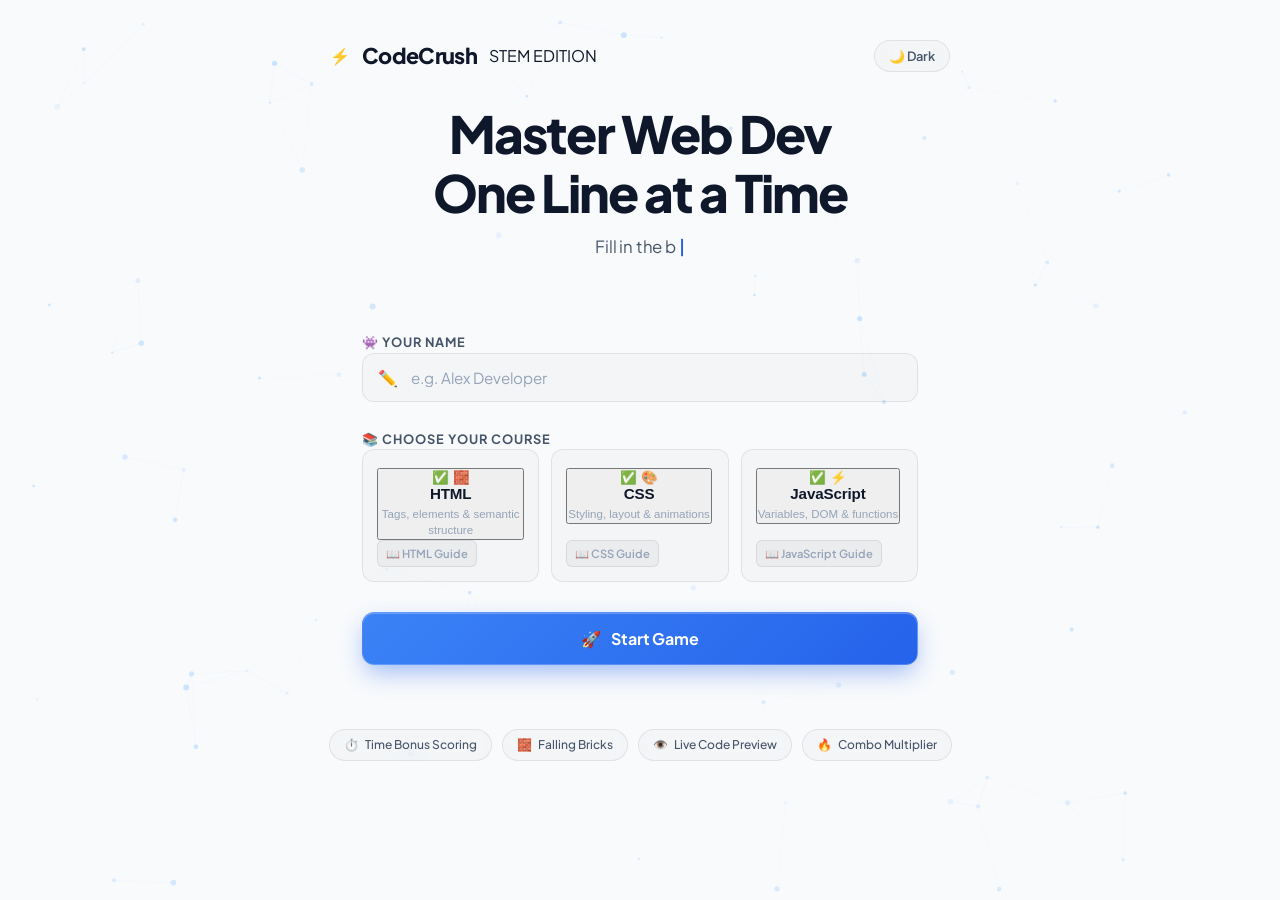
==== commit 778b6d70: "i updated the mdn link into a guide" ====
--- a/index.html
+++ b/index.html
@@ -3,12 +3,9 @@
 <head>
   <meta charset="UTF-8">
   <meta name="viewport" content="width=device-width, initial-scale=1.0">
-  <title>CodeCrush — Interactive Web Development Arena</title>
-  <meta name="description" content="CodeCrush: A premium web development challenge for HTML, CSS, and JavaScript. Race falling bricks and master code.">
+  <title>CodeCrush — Learn HTML, CSS & JavaScript</title>
+  <meta name="description" content="CodeCrush: A fun fill-in-the-blank coding game for HTML, CSS, and JavaScript. Race the falling bricks and master web development!">
   <link rel="icon" href="data:image/svg+xml,<svg xmlns='http://www.w3.org/2000/svg' viewBox='0 0 100 100'><text y='.9em' font-size='90'>⚡</text></svg>">
-  <link rel="preconnect" href="https://fonts.googleapis.com">
-  <link rel="preconnect" href="https://fonts.gstatic.com" crossorigin>
-  <link href="https://fonts.googleapis.com/css2?family=Fira+Code:wght@400;600&family=Plus+Jakarta+Sans:wght@400;500;600;700;800&family=Inter:wght@400;500;600;700&display=swap" rel="stylesheet">
   <link rel="stylesheet" href="style/main.css">
   <script>
     (function() {
@@ -20,69 +17,40 @@
 </head>
 <body>
 
-  <!-- Ambient background glow elements -->
-  <div class="ambient-glow glow-top" aria-hidden="true"></div>
-  <div class="ambient-glow glow-bottom" aria-hidden="true"></div>
-
-  <!-- Particle canvas -->
+  <!-- Animated particle background -->
   <canvas id="particleCanvas" aria-hidden="true"></canvas>
 
   <main class="home-wrapper">
 
-    <!-- Top Navigation / Brand Bar -->
-    <header class="logo-bar">
+    <!-- Logo & Theme Toggle -->
+    <div class="logo-bar">
       <div class="logo-brand">
-        <div class="brand-icon-box">
-          <svg width="20" height="20" viewBox="0 0 24 24" fill="none" stroke="currentColor" stroke-width="2.5" stroke-linecap="round" stroke-linejoin="round">
-            <polygon points="13 2 3 14 12 14 11 22 21 10 12 10 13 2"></polygon>
-          </svg>
-        </div>
-        <span class="logo-text">Code<span class="text-accent">Crush</span></span>
-        <span class="status-badge">v2.0 Beta</span>
+        <span class="logo-icon" aria-hidden="true">⚡</span>
+        <span class="logo-text">Code<span>Crush</span></span>
+        <span class="logo-version">STEM EDITION</span>
       </div>
-      <button id="themeToggle" class="theme-toggle" type="button" aria-label="Toggle theme">
-        <svg class="theme-icon" width="15" height="15" viewBox="0 0 24 24" fill="none" stroke="currentColor" stroke-width="2">
-          <circle cx="12" cy="12" r="5"></circle>
-          <line x1="12" y1="1" x2="12" y2="3"></line>
-          <line x1="12" y1="21" x2="12" y2="23"></line>
-          <line x1="4.22" y1="4.22" x2="5.64" y2="5.64"></line>
-          <line x1="18.36" y1="18.36" x2="19.78" y2="19.78"></line>
-          <line x1="1" y1="12" x2="3" y2="12"></line>
-          <line x1="21" y1="12" x2="23" y2="12"></line>
-          <line x1="4.22" y1="19.78" x2="5.64" y2="18.36"></line>
-          <line x1="18.36" y1="5.64" x2="19.78" y2="4.22"></line>
-        </svg>
-        <span>Theme</span>
-      </button>
-    </header>
+      <button id="themeToggle" class="theme-toggle" type="button" aria-label="Toggle theme">☀️ Light</button>
+    </div>
 
-    <!-- Hero Section -->
+    <!-- Hero -->
     <section class="hero-block" aria-labelledby="heroHeading">
-      <div class="hero-pill">
-        <span class="pulse-dot"></span>
-        <span>Interactive Web Dev Sprint</span>
-      </div>
       <h1 id="heroHeading">
-        Master Web Dev<br>
-        <span class="gradient-text">One Line at a Time</span>
+        Master <span class="grad">Web Dev</span><br>
+        One Line at a Time
       </h1>
-      <p class="hero-tagline" id="heroTagline">Fill in the blanks. Beat the clock. Crush the code.</p>
+      <p class="hero-tagline" id="heroTagline" aria-live="polite">Fill in the blanks. Crush the code.</p>
     </section>
 
-    <!-- Glassmorphic Main Card -->
-    <div class="main-card glass-panel" role="form" aria-label="Game Setup">
+    <!-- Main form card -->
+    <div class="main-card" role="form" aria-label="Game Setup">
 
-      <!-- Player Name Input -->
+      <!-- ── Player Name ── -->
       <div class="input-group">
-        <div class="label-row">
-          <label class="field-label" for="playerName">Player Handle</label>
-          <span class="label-hint">Required</span>
-        </div>
+        <label class="field-label" for="playerName">
+          <span aria-hidden="true">👾</span> Your Name
+        </label>
         <div class="input-wrap">
-          <svg class="input-icon" width="18" height="18" viewBox="0 0 24 24" fill="none" stroke="currentColor" stroke-width="2">
-            <path d="M20 21v-2a4 4 0 0 0-4-4H8a4 4 0 0 0-4 4v2"></path>
-            <circle cx="12" cy="7" r="4"></circle>
-          </svg>
+          <span class="input-icon" aria-hidden="true">✏️</span>
           <input
             class="text-input"
             type="text"
@@ -90,136 +58,106 @@
             name="playerName"
             maxlength="24"
             autocomplete="off"
-            placeholder="e.g. dev_alexander"
+            placeholder="e.g. Alex Developer"
             aria-describedby="nameError"
             spellcheck="false"
           >
         </div>
         <p class="error-msg hidden" id="nameError" role="alert">
-          <svg width="14" height="14" viewBox="0 0 24 24" fill="none" stroke="currentColor" stroke-width="2"><circle cx="12" cy="12" r="10"></circle><line x1="12" y1="8" x2="12" y2="12"></line><line x1="12" y1="16" x2="12.01" y2="16"></line></svg>
-          Please enter your name to continue.
+          <span aria-hidden="true">⚠️</span> Please enter your name to continue.
         </p>
       </div>
 
-      <!-- Course Selection -->
+      <!-- ── Course Select ── -->
       <div class="course-group">
-        <div class="label-row">
-          <p class="field-label" id="courseLabel">Select Track</p>
-          <span class="label-hint">Choose one</span>
-        </div>
-        <p class="error-msg hidden" id="courseError" role="alert" style="margin-bottom:12px">
-          <svg width="14" height="14" viewBox="0 0 24 24" fill="none" stroke="currentColor" stroke-width="2"><circle cx="12" cy="12" r="10"></circle><line x1="12" y1="8" x2="12" y2="12"></line><line x1="12" y1="16" x2="12.01" y2="16"></line></svg>
-          Please select a course to start.
+        <p class="field-label" id="courseLabel">
+          <span aria-hidden="true">📚</span> Choose Your Course
         </p>
-        <div class="course-cards" role="radiogroup" aria-labelledby="courseLabel">
+        <p class="error-msg hidden" id="courseError" role="alert" style="margin-bottom:10px">
+          <span aria-hidden="true">⚠️</span> Please select a course to continue.
+        </p>
+        <div class="course-cards" role="group" aria-labelledby="courseLabel">
 
           <!-- HTML -->
-          <button
-            class="course-card html"
-            data-course="html"
-            role="radio"
-            aria-checked="false"
-            tabindex="0"
-            id="courseHtml"
-          >
-            <div class="card-radio-indicator" aria-hidden="true"></div>
-            <div class="card-badge badge-html">&lt;/&gt;</div>
-            <div class="card-body">
-              <span class="course-name">HTML5</span>
-              <span class="course-desc">Semantic elements, attributes &amp; tags</span>
-            </div>
+          <div class="course-card html">
+            <button
+              class="course-select"
+              type="button"
+              data-course="html"
+              aria-pressed="false"
+              id="courseHtml"
+            >
+              <span class="selected-check" aria-hidden="true">✅</span>
+              <span class="course-icon" aria-hidden="true">🧱</span>
+              <span class="course-name">HTML</span>
+              <span class="course-desc">Tags, elements &amp; semantic structure</span>
+            </button>
             <a
               class="course-doc-link"
-              href="https://developer.mozilla.org/en-US/docs/Web/HTML"
-              target="_blank"
-              rel="noopener noreferrer"
-              aria-label="Open MDN HTML Documentation"
-              onclick="event.stopPropagation()"
-            >MDN Docs ↗</a>
-          </button>
+              href="html-guide.html"
+              aria-label="Open the offline HTML learning guide"
+            >📖 HTML Guide</a>
+          </div>
 
           <!-- CSS -->
-          <button
-            class="course-card css"
-            data-course="css"
-            role="radio"
-            aria-checked="false"
-            tabindex="0"
-            id="courseCss"
-          >
-            <div class="card-radio-indicator" aria-hidden="true"></div>
-            <div class="card-badge badge-css">{ }</div>
-            <div class="card-body">
-              <span class="course-name">CSS3</span>
-              <span class="course-desc">Styling, layout, flexbox &amp; grid</span>
-            </div>
+          <div class="course-card css">
+            <button
+              class="course-select"
+              type="button"
+              data-course="css"
+              aria-pressed="false"
+              id="courseCss"
+            >
+              <span class="selected-check" aria-hidden="true">✅</span>
+              <span class="course-icon" aria-hidden="true">🎨</span>
+              <span class="course-name">CSS</span>
+              <span class="course-desc">Styling, layout &amp; animations</span>
+            </button>
             <a
               class="course-doc-link"
-              href="https://developer.mozilla.org/en-US/docs/Web/CSS"
-              target="_blank"
-              rel="noopener noreferrer"
-              aria-label="Open MDN CSS Documentation"
-              onclick="event.stopPropagation()"
-            >MDN Docs ↗</a>
-          </button>
+              href="css-guide.html"
+              aria-label="Open the offline CSS learning guide"
+            >📖 CSS Guide</a>
+          </div>
 
           <!-- JavaScript -->
-          <button
-            class="course-card js"
-            data-course="javascript"
-            role="radio"
-            aria-checked="false"
-            tabindex="0"
-            id="courseJs"
-          >
-            <div class="card-radio-indicator" aria-hidden="true"></div>
-            <div class="card-badge badge-js">JS</div>
-            <div class="card-body">
+          <div class="course-card js">
+            <button
+              class="course-select"
+              type="button"
+              data-course="javascript"
+              aria-pressed="false"
+              id="courseJs"
+            >
+              <span class="selected-check" aria-hidden="true">✅</span>
+              <span class="course-icon" aria-hidden="true">⚡</span>
               <span class="course-name">JavaScript</span>
-              <span class="course-desc">Variables, DOM, functions &amp; async</span>
-            </div>
+              <span class="course-desc">Variables, DOM &amp; functions</span>
+            </button>
             <a
               class="course-doc-link"
-              href="https://developer.mozilla.org/en-US/docs/Web/JavaScript"
-              target="_blank"
-              rel="noopener noreferrer"
-              aria-label="Open MDN JavaScript Documentation"
-              onclick="event.stopPropagation()"
-            >MDN Docs ↗</a>
-          </button>
+              href="javascript-guide.html"
+              aria-label="Open the offline JavaScript learning guide"
+            >📖 JavaScript Guide</a>
+          </div>
 
         </div>
       </div>
 
-      <!-- Start Button -->
+      <!-- ── Start ── -->
       <button class="start-btn" id="startBtn" type="button">
-        <span>Enter Arena</span>
-        <svg class="btn-arrow" width="18" height="18" viewBox="0 0 24 24" fill="none" stroke="currentColor" stroke-width="2.5" stroke-linecap="round" stroke-linejoin="round">
-          <line x1="5" y1="12" x2="19" y2="12"></line>
-          <polyline points="12 5 19 12 12 19"></polyline>
-        </svg>
+        <span aria-hidden="true">🚀</span>
+        Start Game
       </button>
 
     </div>
 
-    <!-- Feature Pills -->
+    <!-- Feature pills -->
     <div class="feature-pills" role="list">
-      <span class="pill" role="listitem">
-        <svg width="13" height="13" viewBox="0 0 24 24" fill="none" stroke="currentColor" stroke-width="2"><circle cx="12" cy="12" r="10"></circle><polyline points="12 6 12 12 16 14"></polyline></svg>
-        Speed Bonus
-      </span>
-      <span class="pill" role="listitem">
-        <svg width="13" height="13" viewBox="0 0 24 24" fill="none" stroke="currentColor" stroke-width="2"><rect x="3" y="3" width="7" height="7"></rect><rect x="14" y="3" width="7" height="7"></rect><rect x="14" y="14" width="7" height="7"></rect><rect x="3" y="14" width="7" height="7"></rect></svg>
-        Falling Brick Engine
-      </span>
-      <span class="pill" role="listitem">
-        <svg width="13" height="13" viewBox="0 0 24 24" fill="none" stroke="currentColor" stroke-width="2"><path d="M1 12s4-8 11-8 11 8 11 8-4 8-11 8-11-8-11-8z"></path><circle cx="12" cy="12" r="3"></circle></svg>
-        Live Code Sandbox
-      </span>
-      <span class="pill" role="listitem">
-        <svg width="13" height="13" viewBox="0 0 24 24" fill="none" stroke="currentColor" stroke-width="2"><polygon points="13 2 3 14 12 14 11 22 21 10 12 10 13 2"></polygon></svg>
-        Streak Multipliers
-      </span>
+      <span class="pill" role="listitem"><span aria-hidden="true">⏱️</span> Time Bonus Scoring</span>
+      <span class="pill" role="listitem"><span aria-hidden="true">🧱</span> Falling Bricks</span>
+      <span class="pill" role="listitem"><span aria-hidden="true">👁️</span> Live Code Preview</span>
+      <span class="pill" role="listitem"><span aria-hidden="true">🔥</span> Combo Multiplier</span>
     </div>
 
   </main>
